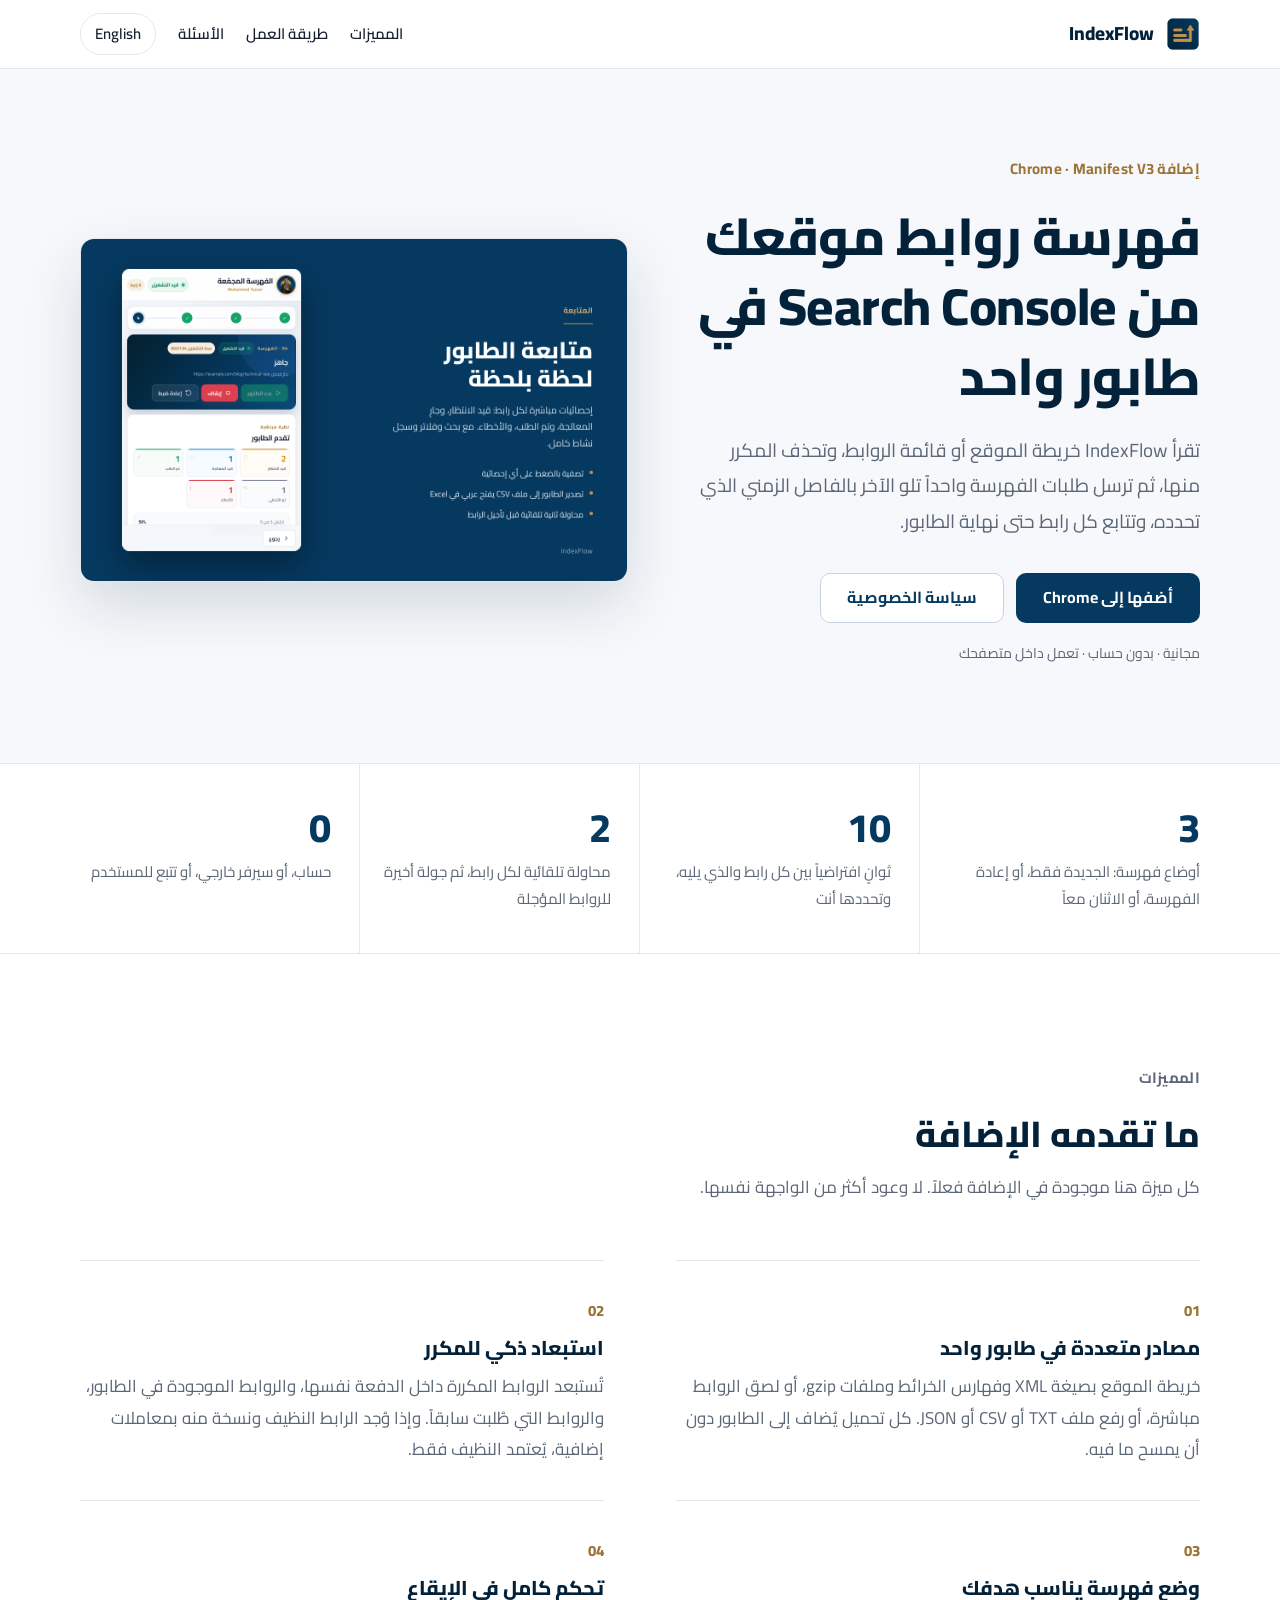
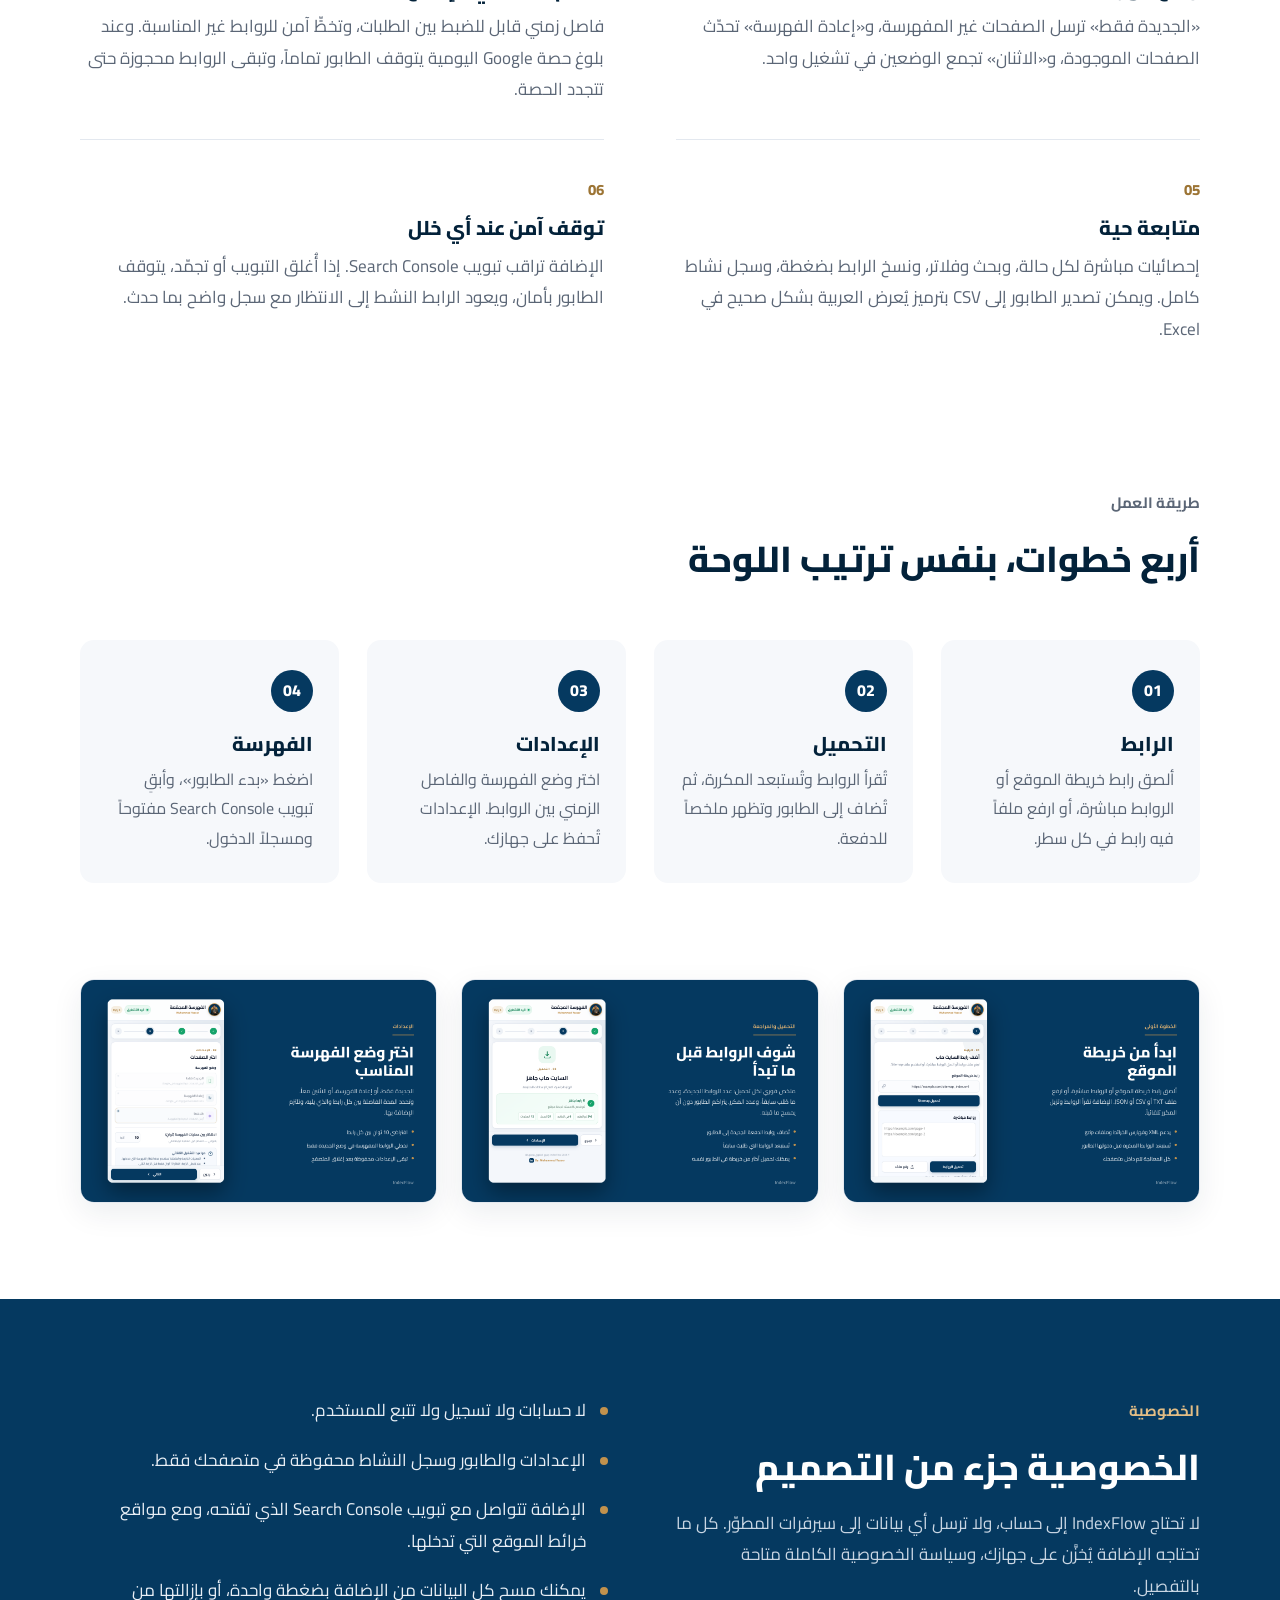
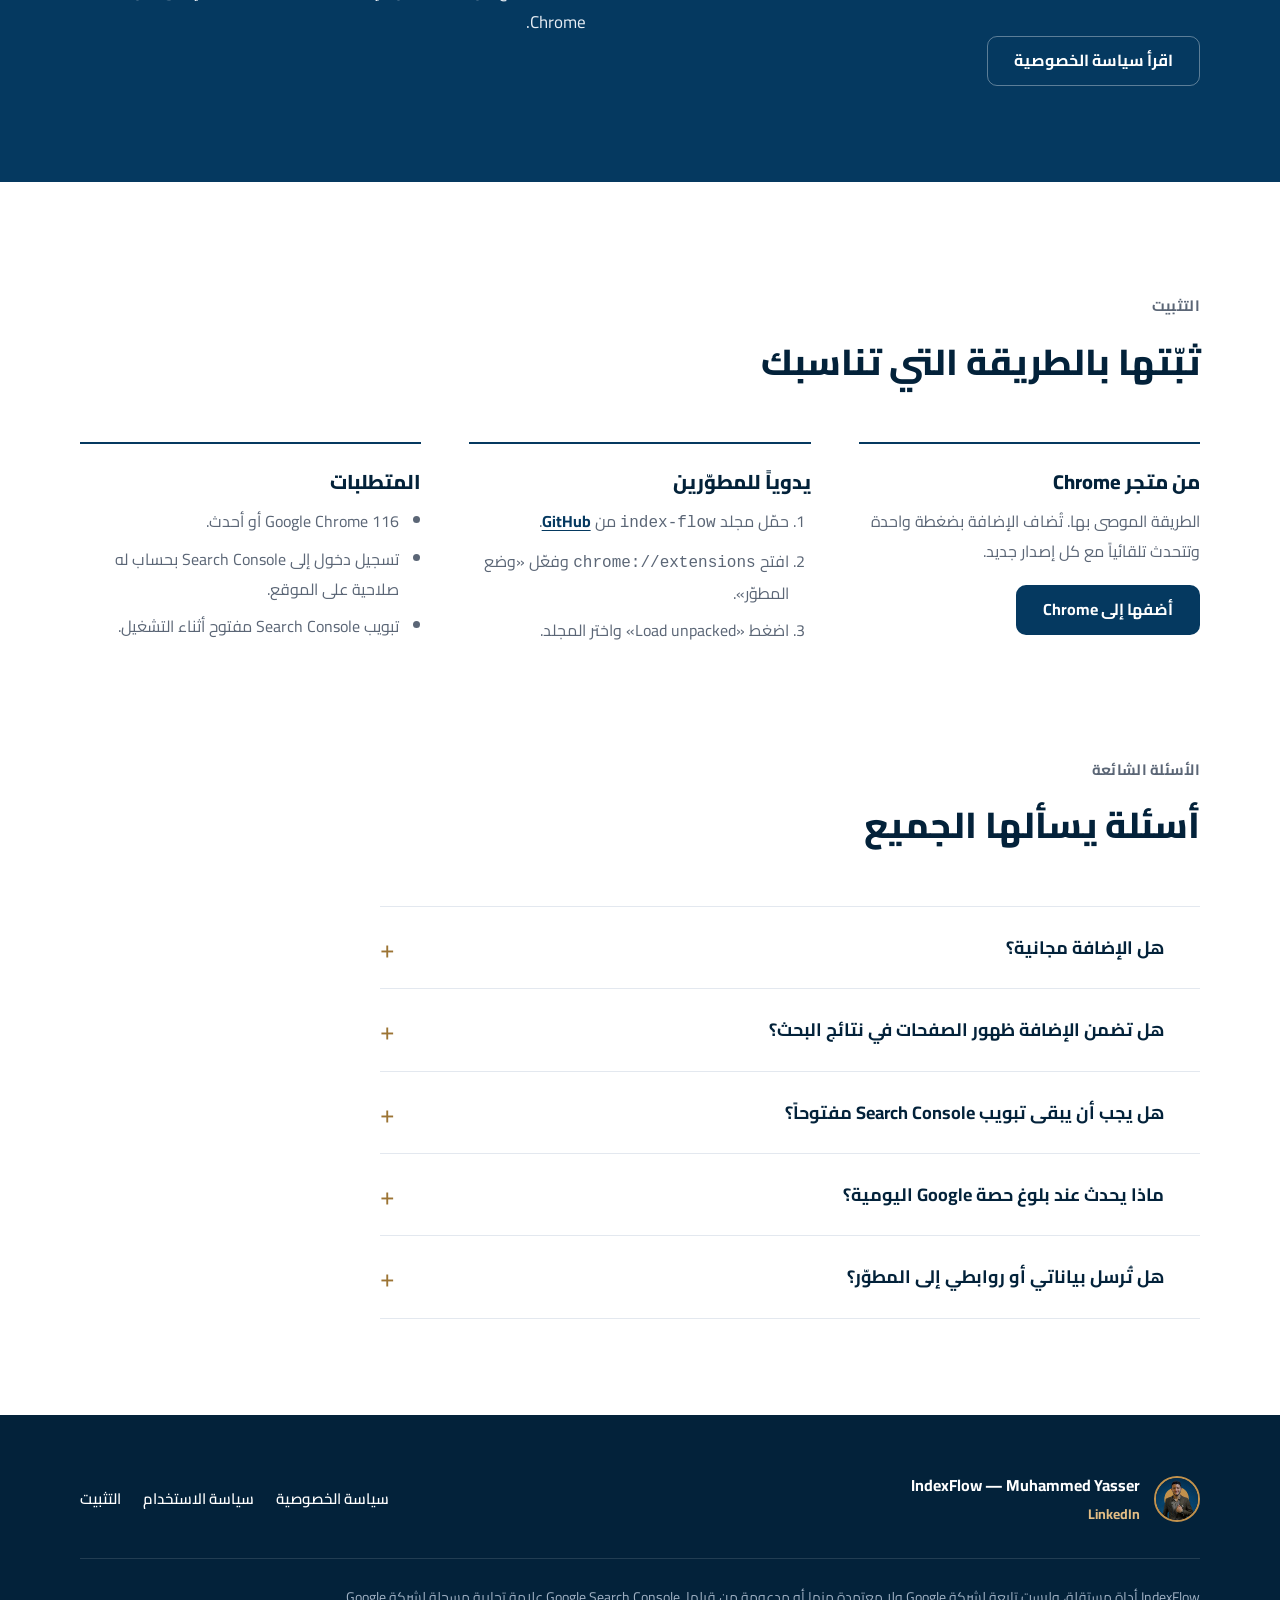
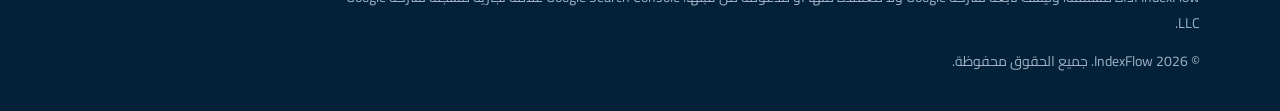
==== docs/index.html @ 61092b8a "Add Chrome Web Store product site, privacy policy, terms, and store listing assets - docs/: Arabic a" ====
<!doctype html>
<html lang="ar" dir="rtl">
<head>
<meta charset="utf-8">
<meta name="viewport" content="width=device-width, initial-scale=1">
<title>IndexFlow — فهرسة جماعية لروابط Google Search Console</title>
<meta name="description" content="إضافة Chrome لإرسال طلبات فهرسة لروابط موقعك من Search Console بطابور منظم، مع استبعاد المكرر، وتحكم كامل في الفاصل الزمني، وبدون حساب.">
<meta name="theme-color" content="#053960">
<link rel="icon" href="assets/img/icon-192x192.png" type="image/png">
<link rel="stylesheet" href="assets/site.css">
<meta property="og:title" content="IndexFlow — فهرسة جماعية لروابط Google Search Console">
<meta property="og:description" content="إضافة Chrome لإرسال طلبات فهرسة لروابط موقعك من Search Console بطابور منظم، مع استبعاد المكرر، وتحكم كامل في الفاصل الزمني، وبدون حساب.">
<meta property="og:type" content="website">
<meta property="og:image" content="assets/img/screenshot-4.png">

</head>
<body>
<a class="skip-link" href="#main">انتقل إلى المحتوى</a>
<header class="site-header">
  <div class="wrap">
    <a class="brand" href="index.html" aria-label="IndexFlow — الصفحة الرئيسية">
      <img src="assets/img/icon-192x192.png" alt="" width="34" height="34">
      <span>IndexFlow</span>
    </a>
    <nav class="site-nav" aria-label="التنقل الرئيسي"><a class="hide-sm" href="#features">المميزات</a><a class="hide-sm" href="#how">طريقة العمل</a><a class="hide-sm" href="#faq">الأسئلة</a><a class="lang-switch" href="en/index.html" hreflang="en" lang="en">English</a></nav>
  </div>
</header>
<main id="main">

<section class="hero">
  <div class="wrap hero-grid">
    <div>
      <p class="eyebrow">إضافة Chrome · Manifest V3</p>
      <h1>فهرسة روابط موقعك من Search Console في طابور واحد</h1>
      <p class="lead">تقرأ IndexFlow خريطة الموقع أو قائمة الروابط، وتحذف المكرر منها، ثم ترسل طلبات الفهرسة واحداً تلو الآخر بالفاصل الزمني الذي تحدده، وتتابع كل رابط حتى نهاية الطابور.</p>
      <div class="actions">
        <a class="btn btn-primary" data-store-cta href="#install">أضفها إلى Chrome</a>
        <a class="btn btn-ghost" href="privacy/index.html">سياسة الخصوصية</a>
      </div>
      <p class="fine">مجانية · بدون حساب · تعمل داخل متصفحك</p>
    </div>
    <figure class="hero-media">
      <img src="assets/img/screenshot-4.png" alt="لوحة IndexFlow وفيها إحصائيات الطابور وقائمة الروابط" width="1280" height="800">
    </figure>
  </div>
</section>

<section class="facts" aria-label="أرقام سريعة">
  <div class="wrap facts-grid">
    <div><strong>3</strong><span>أوضاع فهرسة: الجديدة فقط، أو إعادة الفهرسة، أو الاثنان معاً</span></div>
    <div><strong>10</strong><span>ثوانٍ افتراضياً بين كل رابط والذي يليه، وتحددها أنت</span></div>
    <div><strong>2</strong><span>محاولة تلقائية لكل رابط، ثم جولة أخيرة للروابط المؤجلة</span></div>
    <div><strong>0</strong><span>حساب، أو سيرفر خارجي، أو تتبع للمستخدم</span></div>
  </div>
</section>

<section class="section" id="features">
  <div class="wrap">
    <div class="section-head">
      <p class="eyebrow">المميزات</p>
      <h2>ما تقدمه الإضافة</h2>
      <p>كل ميزة هنا موجودة في الإضافة فعلاً. لا وعود أكثر من الواجهة نفسها.</p>
    </div>
    <div class="features-grid">
      <article class="feature"><span class="num">01</span><h3>مصادر متعددة في طابور واحد</h3><p>خريطة الموقع بصيغة XML وفهارس الخرائط وملفات gzip، أو لصق الروابط مباشرة، أو رفع ملف TXT أو CSV أو JSON. كل تحميل يُضاف إلى الطابور دون أن يمسح ما فيه.</p></article>
      <article class="feature"><span class="num">02</span><h3>استبعاد ذكي للمكرر</h3><p>تُستبعد الروابط المكررة داخل الدفعة نفسها، والروابط الموجودة في الطابور، والروابط التي طُلبت سابقاً. وإذا وُجد الرابط النظيف ونسخة منه بمعاملات إضافية، يُعتمد النظيف فقط.</p></article>
      <article class="feature"><span class="num">03</span><h3>وضع فهرسة يناسب هدفك</h3><p>«الجديدة فقط» ترسل الصفحات غير المفهرسة، و«إعادة الفهرسة» تحدّث الصفحات الموجودة، و«الاثنان» تجمع الوضعين في تشغيل واحد.</p></article>
      <article class="feature"><span class="num">04</span><h3>تحكم كامل في الإيقاع</h3><p>فاصل زمني قابل للضبط بين الطلبات، وتخطٍّ آمن للروابط غير المناسبة. وعند بلوغ حصة Google اليومية يتوقف الطابور تماماً، وتبقى الروابط محجوزة حتى تتجدد الحصة.</p></article>
      <article class="feature"><span class="num">05</span><h3>متابعة حية</h3><p>إحصائيات مباشرة لكل حالة، وبحث وفلاتر، ونسخ الرابط بضغطة، وسجل نشاط كامل. ويمكن تصدير الطابور إلى CSV بترميز يُعرض العربية بشكل صحيح في Excel.</p></article>
      <article class="feature"><span class="num">06</span><h3>توقف آمن عند أي خلل</h3><p>الإضافة تراقب تبويب Search Console. إذا أُغلق التبويب أو تجمّد، يتوقف الطابور بأمان، ويعود الرابط النشط إلى الانتظار مع سجل واضح بما حدث.</p></article>
    </div>
  </div>
</section>

<section class="section" id="how" style="padding-top:0">
  <div class="wrap">
    <div class="section-head">
      <p class="eyebrow">طريقة العمل</p>
      <h2>أربع خطوات، بنفس ترتيب اللوحة</h2>
    </div>
    <div class="steps">
      <div class="step"><span class="num">01</span><h3>الرابط</h3><p>ألصق رابط خريطة الموقع أو الروابط مباشرة، أو ارفع ملفاً فيه رابط في كل سطر.</p></div>
      <div class="step"><span class="num">02</span><h3>التحميل</h3><p>تُقرأ الروابط وتُستبعد المكررة، ثم تُضاف إلى الطابور وتظهر ملخصاً للدفعة.</p></div>
      <div class="step"><span class="num">03</span><h3>الإعدادات</h3><p>اختر وضع الفهرسة والفاصل الزمني بين الروابط. الإعدادات تُحفظ على جهازك.</p></div>
      <div class="step"><span class="num">04</span><h3>الفهرسة</h3><p>اضغط «بدء الطابور»، وأبقِ تبويب Search Console مفتوحاً ومسجلاً الدخول.</p></div>
    </div>
  </div>
</section>

<section class="section" style="padding-top:0" aria-label="لقطات من الإضافة">
  <div class="wrap screens">
    <figure><img src="assets/img/screenshot-1.png" alt="الخطوة الأولى: إدخال خريطة الموقع أو الروابط" width="1280" height="800" loading="lazy"></figure>
    <figure><img src="assets/img/screenshot-2.png" alt="ملخص التحميل وعدد الروابط الجديدة والمكررة" width="1280" height="800" loading="lazy"></figure>
    <figure><img src="assets/img/screenshot-3.png" alt="إعدادات وضع الفهرسة والفاصل الزمني" width="1280" height="800" loading="lazy"></figure>
  </div>
</section>

<section class="band section" aria-labelledby="privacy-title">
  <div class="wrap band-grid">
    <div>
      <p class="eyebrow">الخصوصية</p>
      <h2 id="privacy-title">الخصوصية جزء من التصميم</h2>
      <p style="margin-top:16px;color:#c9d6e3">لا تحتاج IndexFlow إلى حساب، ولا ترسل أي بيانات إلى سيرفرات المطوّر. كل ما تحتاجه الإضافة يُخزَّن على جهازك، وسياسة الخصوصية الكاملة متاحة بالتفصيل.</p>
      <div class="actions"><a class="btn btn-ghost" href="privacy/index.html">اقرأ سياسة الخصوصية</a></div>
    </div>
    <ul>
      <li>لا حسابات ولا تسجيل ولا تتبع للمستخدم.</li>
      <li>الإعدادات والطابور وسجل النشاط محفوظة في متصفحك فقط.</li>
      <li>الإضافة تتواصل مع تبويب Search Console الذي تفتحه، ومع مواقع خرائط الموقع التي تدخلها.</li>
      <li>يمكنك مسح كل البيانات من الإضافة بضغطة واحدة، أو بإزالتها من Chrome.</li>
    </ul>
  </div>
</section>

<section class="section" id="install">
  <div class="wrap">
    <div class="section-head">
      <p class="eyebrow">التثبيت</p>
      <h2>ثبّتها بالطريقة التي تناسبك</h2>
    </div>
    <div class="install-grid">
      <div>
        <h3>من متجر Chrome</h3>
        <p>الطريقة الموصى بها. تُضاف الإضافة بضغطة واحدة وتتحدث تلقائياً مع كل إصدار جديد.</p>
        <a class="btn btn-primary" data-store-cta href="#install">أضفها إلى Chrome</a>
      </div>
      <div>
        <h3>يدوياً للمطوّرين</h3>
        <ol>
          <li>حمّل مجلد <code>index-flow</code> من <a href="https://github.com/muhammedyasserbs/index-now/tree/main/index-flow" target="_blank" rel="noopener">GitHub</a>.</li>
          <li>افتح <code>chrome://extensions</code> وفعّل «وضع المطوّر».</li>
          <li>اضغط «Load unpacked» واختر المجلد.</li>
        </ol>
      </div>
      <div>
        <h3>المتطلبات</h3>
        <ul>
          <li>Google Chrome 116 أو أحدث.</li>
          <li>تسجيل دخول إلى Search Console بحساب له صلاحية على الموقع.</li>
          <li>تبويب Search Console مفتوح أثناء التشغيل.</li>
        </ul>
      </div>
    </div>
  </div>
</section>

<section class="section" id="faq" style="padding-top:0">
  <div class="wrap">
    <div class="section-head"><p class="eyebrow">الأسئلة الشائعة</p><h2>أسئلة يسألها الجميع</h2></div>
    <div class="faq">
      <details><summary>هل الإضافة مجانية؟</summary><p>نعم. لا يوجد اشتراك مدفوع ولا حدود مخفية داخل الإضافة.</p></details>
      <details><summary>هل تضمن الإضافة ظهور الصفحات في نتائج البحث؟</summary><p>لا. الإضافة ترسل طلبات الفهرسة فقط، وقرار الفهرسة والترتيب بيد Google.</p></details>
      <details><summary>هل يجب أن يبقى تبويب Search Console مفتوحاً؟</summary><p>نعم، ويجب أن تكون مسجل الدخول فيه أثناء التشغيل. يُنصح بتثبيت التبويب واستبعاده من وضع توفير الذاكرة في Chrome، حتى لا يتجمد أثناء الانتظار.</p></details>
      <details><summary>ماذا يحدث عند بلوغ حصة Google اليومية؟</summary><p>يتوقف الطابور بالكامل، وتبقى الروابط المتأثرة محجوزة حتى منتصف الليل حين تتجدد الحصة. حدود الحصة تحددها Google، والإضافة تحترمها ولا تتجاوزها.</p></details>
      <details><summary>هل تُرسل بياناتي أو روابطي إلى المطوّر؟</summary><p>لا. كل شيء يُحفظ داخل متصفحك. التفاصيل الكاملة موجودة في <a href="privacy/index.html">سياسة الخصوصية</a>.</p></details>
    </div>
  </div>
</section>

</main>

<footer class="site-footer">
  <div class="wrap">
    <div class="footer-top">
      <div class="dev">
        <img src="assets/img/avatar.jpg" alt="Muhammed Yasser" width="46" height="46">
        <div>
          <strong>IndexFlow — Muhammed Yasser</strong>
          <a href="https://www.linkedin.com/in/muhammed-yasser-seo-specialist/" target="_blank" rel="noopener">LinkedIn</a>
        </div>
      </div>
      <nav class="footer-links" aria-label="روابط الموقع">
        <a href="privacy/index.html">سياسة الخصوصية</a>
        <a href="terms/index.html">سياسة الاستخدام</a>
        <a href="index.html#install">التثبيت</a>
      </nav>
    </div>
    <p class="disclaimer">IndexFlow أداة مستقلة، وليست تابعة لشركة Google ولا معتمدة منها أو مدعومة من قبلها. Google Search Console علامة تجارية مسجلة لشركة Google LLC.</p>
    <p class="copy">&copy; <span data-year>2026</span> IndexFlow. جميع الحقوق محفوظة.</p>
  </div>
</footer>
<script src="assets/site.js" defer></script>
</body>
</html>
---- docs/assets/site.css ----
/* IndexFlow — product site. Brand: navy #053960, gold #c2924d (same palette as the extension). */
@font-face { font-family: "Cairo"; src: url("fonts/cairo-arabic-wght-normal.woff2") format("woff2"); font-weight: 200 1000; font-display: swap; unicode-range: U+0600-06FF, U+0750-077F, U+08A0-08FF, U+FB50-FDFF, U+FE70-FEFF; }
@font-face { font-family: "Cairo"; src: url("fonts/cairo-latin-ext-wght-normal.woff2") format("woff2"); font-weight: 200 1000; font-display: swap; unicode-range: U+0100-024F, U+0259, U+1E00-1EFF, U+2020, U+20A0-20AB, U+20AD-20CF, U+2113, U+2C60-2C7F, U+A720-A7FF; }
@font-face { font-family: "Cairo"; src: url("fonts/cairo-latin-wght-normal.woff2") format("woff2"); font-weight: 200 1000; font-display: swap; unicode-range: U+0000-00FF, U+0131, U+0152-0153, U+02BB-02BC, U+02C6, U+02DA, U+02DC, U+2000-206F, U+2074, U+20AC, U+2122, U+2191, U+2193, U+2212, U+2215, U+FEFF, U+FFFD; }

:root {
  --navy: #053960;
  --navy-deep: #03223a;
  --gold: #c2924d;
  --gold-deep: #9c7434;
  --ink: #172033;
  --muted: #5b6676;
  --line: #e3e8ef;
  --canvas: #f6f8fb;
  --white: #ffffff;
  --radius: 14px;
  --shadow: 0 24px 60px rgba(3, 34, 58, .14);
}

* { box-sizing: border-box; }
html { scroll-behavior: smooth; -webkit-text-size-adjust: 100%; }
body {
  margin: 0;
  font-family: "Cairo", system-ui, sans-serif;
  font-size: 17px;
  line-height: 1.85;
  color: var(--ink);
  background: var(--white);
  -webkit-font-smoothing: antialiased;
}
img { max-width: 100%; height: auto; display: block; }
a { color: var(--navy); text-underline-offset: 3px; }
a:focus-visible, button:focus-visible, summary:focus-visible { outline: 3px solid var(--gold); outline-offset: 3px; border-radius: 6px; }
h1, h2, h3 { line-height: 1.35; margin: 0; color: var(--navy-deep); font-weight: 800; }
h1 { font-size: clamp(32px, 4.6vw, 52px); letter-spacing: -.01em; }
h2 { font-size: clamp(26px, 3vw, 36px); }
h3 { font-size: 20px; }
p { margin: 0; }
.wrap { width: min(1120px, calc(100% - 48px)); margin-inline: auto; }
.eyebrow { display: inline-block; color: var(--gold-deep); font-weight: 700; font-size: 15px; letter-spacing: .02em; margin-bottom: 18px; }
.section { padding: 96px 0; }
.section-head { max-width: 680px; margin-bottom: 56px; }
.section-head p { margin-top: 14px; color: var(--muted); }
.muted { color: var(--muted); }

/* header */
.site-header { position: sticky; top: 0; z-index: 20; background: rgba(255,255,255,.97); border-bottom: 1px solid var(--line); }
.site-header .wrap { display: flex; align-items: center; gap: 28px; min-height: 68px; }
.brand { display: inline-flex; align-items: center; gap: 12px; text-decoration: none; color: var(--navy-deep); font-weight: 800; font-size: 19px; }
.brand img { width: 34px; height: 34px; border-radius: 9px; }
.site-nav { display: flex; gap: 22px; margin-inline-start: auto; align-items: center; }
.site-nav a { color: var(--ink); text-decoration: none; font-size: 15px; font-weight: 600; }
.site-nav a:hover { color: var(--navy); }
.lang-switch { font-size: 14px; font-weight: 700; text-decoration: none; border: 1px solid var(--line); padding: 6px 14px; border-radius: 999px; color: var(--navy); }
.lang-switch:hover { border-color: var(--navy); }

/* buttons */
.actions { display: flex; flex-wrap: wrap; gap: 12px; margin-top: 34px; }
.btn { display: inline-flex; align-items: center; justify-content: center; min-height: 50px; padding: 0 26px; border-radius: 10px; font: inherit; font-weight: 700; font-size: 16px; text-decoration: none; border: 1px solid transparent; transition: background .2s, border-color .2s, color .2s; }
.btn-primary { background: var(--navy); color: #fff; }
.btn-primary:hover { background: var(--navy-deep); }
.btn-ghost { border-color: #c9d3de; color: var(--navy); background: #fff; }
.btn-ghost:hover { border-color: var(--navy); }
.fine { margin-top: 18px; font-size: 14px; color: var(--muted); }

/* hero */
.hero { background: var(--canvas); padding: 84px 0 96px; border-bottom: 1px solid var(--line); }
.hero-grid { display: grid; grid-template-columns: minmax(0, 1fr) minmax(0, 1.08fr); gap: 64px; align-items: center; }
.hero h1 { margin-bottom: 22px; }
.hero .lead { font-size: 19px; color: var(--muted); max-width: 560px; }
.hero-media { margin: 0; border-radius: var(--radius); overflow: hidden; box-shadow: var(--shadow); border: 1px solid var(--line); background: #fff; }

/* facts */
.facts { border-bottom: 1px solid var(--line); }
.facts-grid { display: grid; grid-template-columns: repeat(4, 1fr); gap: 0; }
.facts-grid > div { padding: 40px 28px 40px 0; border-inline-start: 1px solid var(--line); padding-inline-start: 28px; }
.facts-grid > div:first-child { border-inline-start: 0; padding-inline-start: 0; }
.facts strong { display: block; font-size: 40px; font-weight: 800; color: var(--navy); line-height: 1.2; }
.facts span { display: block; color: var(--muted); font-size: 15px; margin-top: 6px; }

/* features */
.features-grid { display: grid; grid-template-columns: repeat(2, minmax(0, 1fr)); gap: 0 72px; }
.feature { padding: 34px 0; border-top: 1px solid var(--line); }
.feature .num { color: var(--gold-deep); font-weight: 800; font-size: 15px; }
.feature h3 { margin: 8px 0 10px; }
.feature p { color: var(--muted); }

/* steps */
.steps { display: grid; grid-template-columns: repeat(4, 1fr); gap: 28px; counter-reset: none; }
.step { background: var(--canvas); border-radius: var(--radius); padding: 30px 26px; }
.step .num { display: inline-flex; width: 42px; height: 42px; align-items: center; justify-content: center; border-radius: 50%; background: var(--navy); color: #fff; font-weight: 800; font-size: 16px; }
.step h3 { margin: 18px 0 8px; }
.step p { color: var(--muted); font-size: 16px; }

/* screens */
.screens { display: grid; grid-template-columns: repeat(3, minmax(0, 1fr)); gap: 24px; }
.screens figure { margin: 0; border-radius: var(--radius); overflow: hidden; border: 1px solid var(--line); box-shadow: 0 10px 30px rgba(3,34,58,.08); }
.screens figure img { width: 100%; }

/* privacy band */
.band { background: var(--navy); color: #e8eef5; }
.band h2 { color: #fff; }
.band .eyebrow { color: #e3bd84; }
.band-grid { display: grid; grid-template-columns: minmax(0, 1fr) minmax(0, 1fr); gap: 64px; align-items: start; }
.band ul { list-style: none; margin: 0; padding: 0; display: grid; gap: 18px; }
.band li { padding-inline-start: 22px; position: relative; }
.band li::before { content: ""; position: absolute; inset-inline-start: 0; top: .7em; width: 8px; height: 8px; border-radius: 50%; background: var(--gold); }
.band .link { color: #fff; font-weight: 700; }
.band .btn-ghost { background: transparent; color: #fff; border-color: rgba(255,255,255,.35); }
.band .btn-ghost:hover { border-color: #fff; }

/* install */
.install-grid { display: grid; grid-template-columns: repeat(3, minmax(0, 1fr)); gap: 48px; }
.install-grid > div { border-top: 2px solid var(--navy); padding-top: 24px; }
.install-grid h3 { margin-bottom: 12px; }
.install-grid p, .install-grid li { color: var(--muted); font-size: 16px; }
.install-grid ol, .install-grid ul { margin: 0; padding-inline-start: 22px; display: grid; gap: 8px; }
.install-grid .btn { margin-top: 18px; }
.install-grid a { font-weight: 700; }

/* faq */
.faq { max-width: 820px; }
.faq details { border-bottom: 1px solid var(--line); padding: 4px 0; }
.faq details:first-of-type { border-top: 1px solid var(--line); }
.faq summary { cursor: pointer; list-style: none; padding: 20px 36px 20px 0; font-weight: 700; color: var(--navy-deep); font-size: 18px; position: relative; }
.faq summary::-webkit-details-marker { display: none; }
.faq summary::after { content: "+"; position: absolute; inset-inline-end: 0; top: 14px; font-size: 26px; color: var(--gold-deep); font-weight: 400; }
.faq details[open] summary::after { content: "–"; }
.faq details p { padding: 0 0 22px; color: var(--muted); }

/* footer */
.site-footer { background: var(--navy-deep); color: #c9d4e0; padding: 56px 0 40px; font-size: 15px; }
.footer-top { display: flex; flex-wrap: wrap; justify-content: space-between; align-items: center; gap: 24px; padding-bottom: 30px; border-bottom: 1px solid rgba(255,255,255,.12); }
.dev { display: flex; align-items: center; gap: 14px; }
.dev img { width: 46px; height: 46px; border-radius: 50%; border: 2px solid var(--gold); object-fit: cover; object-position: 50% 22%; }
.dev strong { color: #fff; display: block; font-size: 16px; }
.dev a { color: #e3bd84; text-decoration: none; font-weight: 700; font-size: 14px; }
.footer-links { display: flex; gap: 22px; flex-wrap: wrap; }
.footer-links a { color: #fff; text-decoration: none; font-weight: 600; }
.footer-links a:hover { text-decoration: underline; }
.disclaimer { margin-top: 26px; font-size: 14px; color: #9fb0c3; max-width: 860px; }
.copy { margin-top: 12px; font-size: 14px; color: #9fb0c3; }

/* legal pages */
.legal { padding: 72px 0 96px; }
.legal-wrap { width: min(780px, calc(100% - 48px)); margin-inline: auto; }
.legal h1 { margin-bottom: 14px; }
.legal .meta { color: var(--muted); font-size: 15px; padding-bottom: 28px; border-bottom: 1px solid var(--line); margin-bottom: 36px; }
.legal h2 { font-size: 22px; margin: 42px 0 12px; }
.legal p, .legal li { color: #2b3648; }
.legal ul { padding-inline-start: 22px; display: grid; gap: 8px; margin: 12px 0 0; }
.legal .note { background: var(--canvas); border-inline-start: 4px solid var(--gold); padding: 18px 22px; border-radius: 10px; margin: 0 0 30px; color: #2b3648; }
.legal .back { display: inline-block; margin-bottom: 28px; font-weight: 700; text-decoration: none; color: var(--navy); }

@media (max-width: 960px) {
  .hero-grid, .band-grid { grid-template-columns: 1fr; gap: 44px; }
  .facts-grid { grid-template-columns: repeat(2, 1fr); }
  .facts-grid > div:nth-child(odd) { border-inline-start: 0; padding-inline-start: 0; }
  .features-grid { grid-template-columns: 1fr; gap: 0; }
  .steps { grid-template-columns: repeat(2, 1fr); }
  .screens { grid-template-columns: 1fr; }
  .install-grid { grid-template-columns: 1fr; gap: 36px; }
  .site-nav a.hide-sm { display: none; }
}
@media (max-width: 560px) {
  body { font-size: 16px; }
  .section { padding: 68px 0; }
  .hero { padding: 56px 0 68px; }
  .steps { grid-template-columns: 1fr; }
  .site-nav { gap: 14px; }
  .facts strong { font-size: 32px; }
}
@media (prefers-reduced-motion: reduce) { html { scroll-behavior: auto; } }

/* skip link: hidden until focused (keyboard users) */
.skip-link { position: absolute; top: -100px; inset-inline-start: 12px; z-index: 100; background: var(--navy); color: #fff; padding: 10px 16px; border-radius: 8px; font-weight: 700; text-decoration: none; }
.skip-link:focus { top: 12px; }
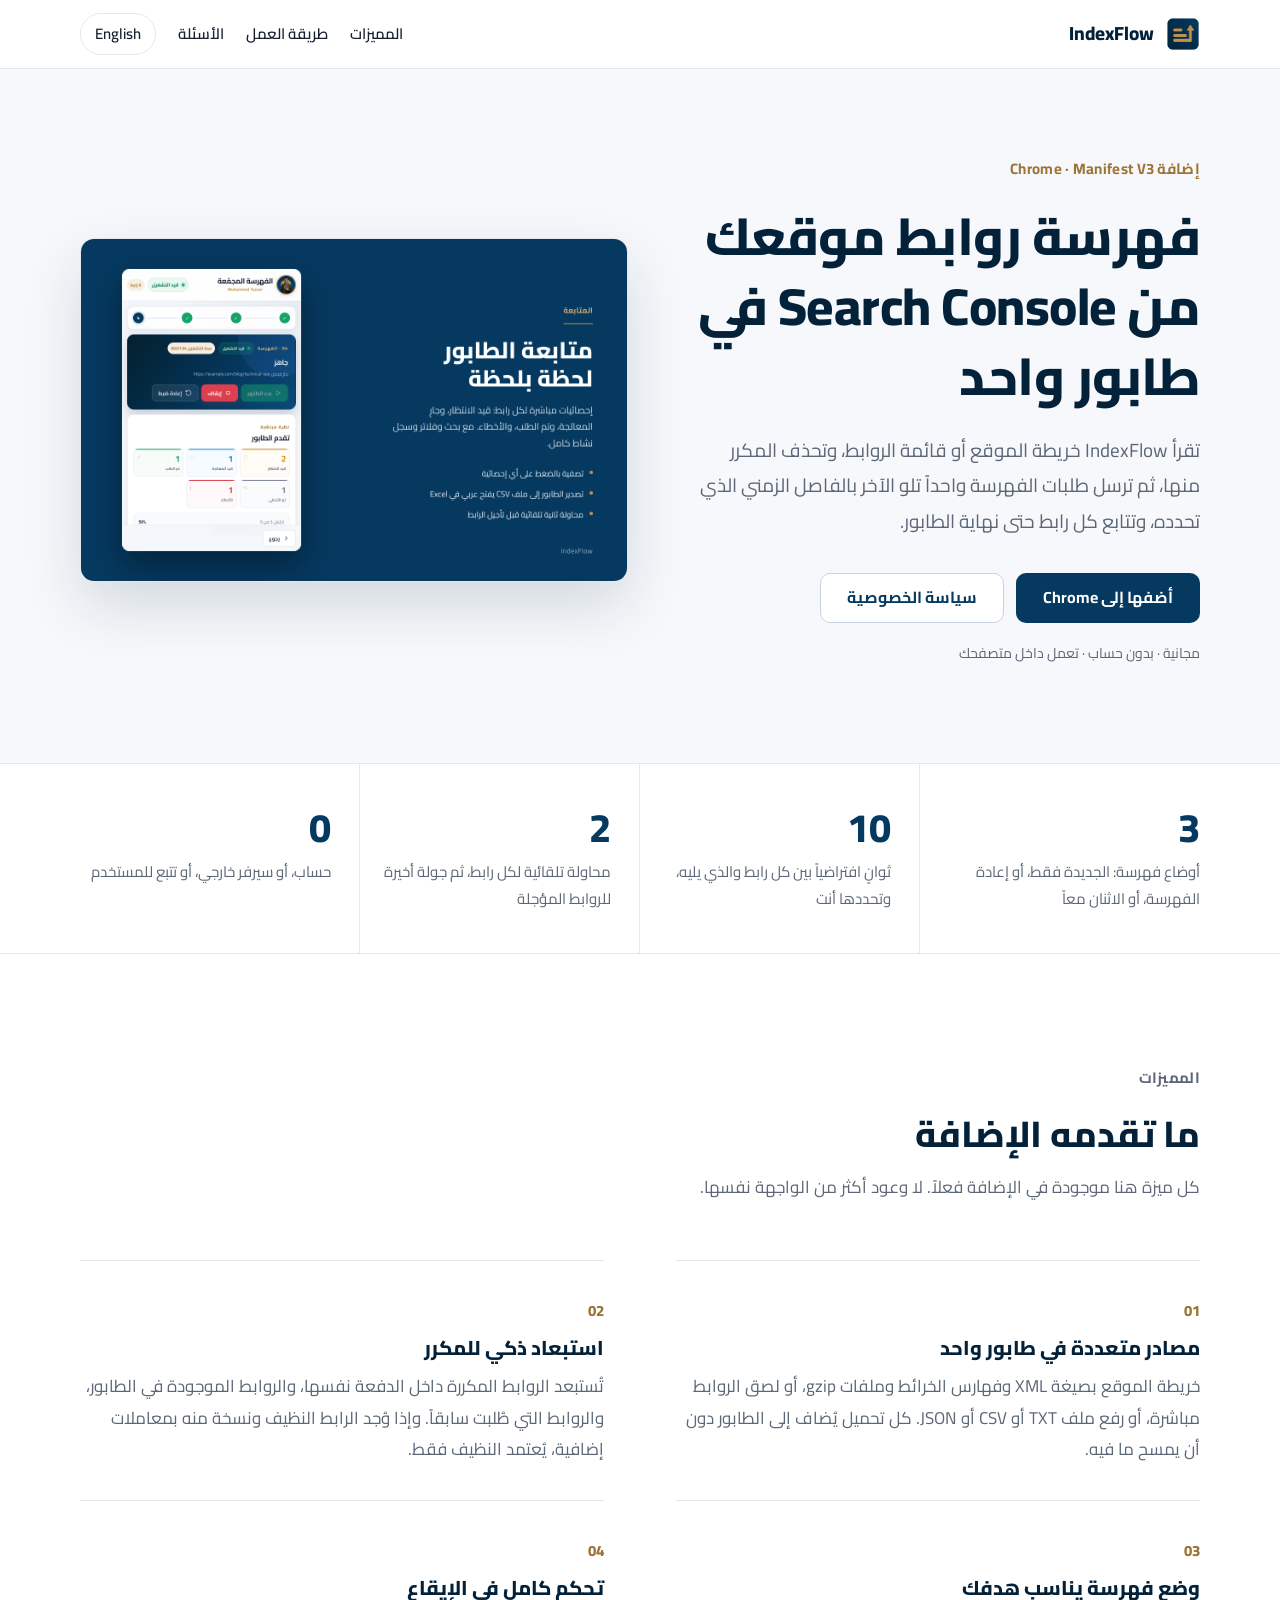
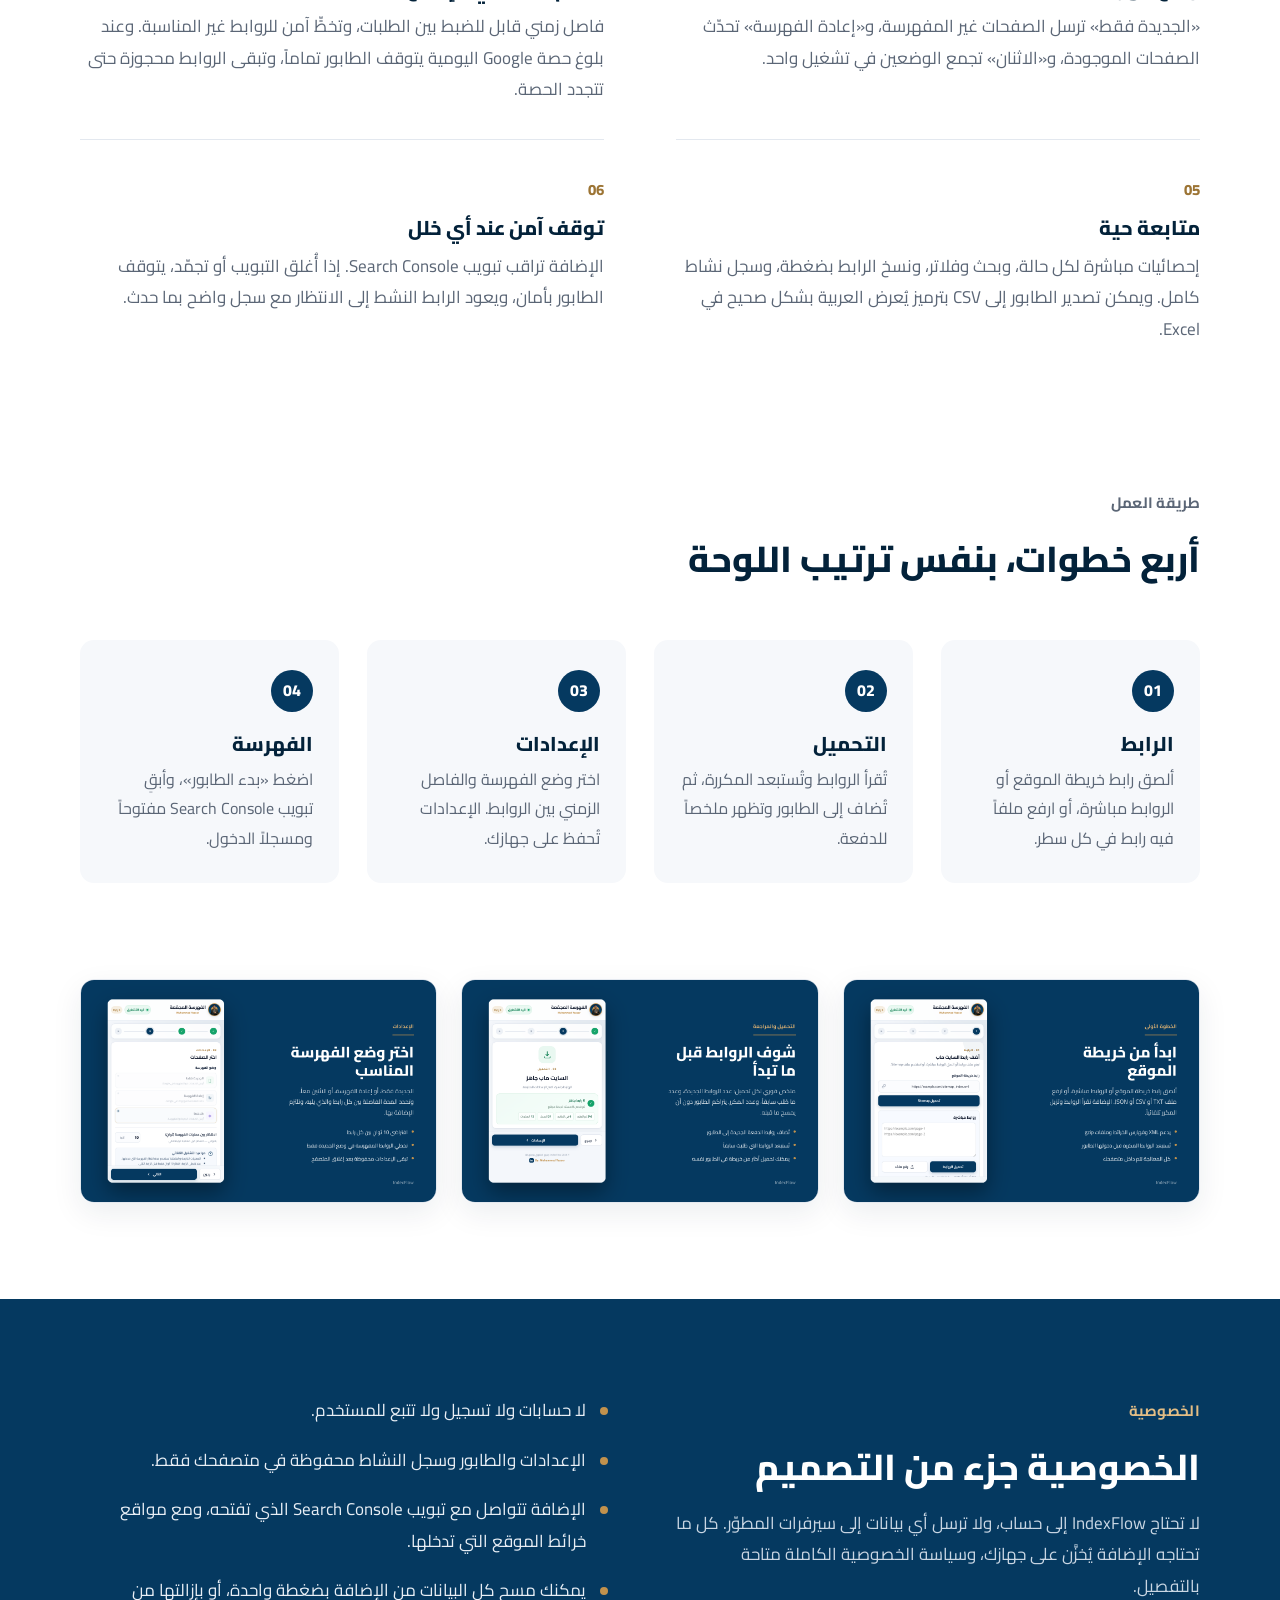
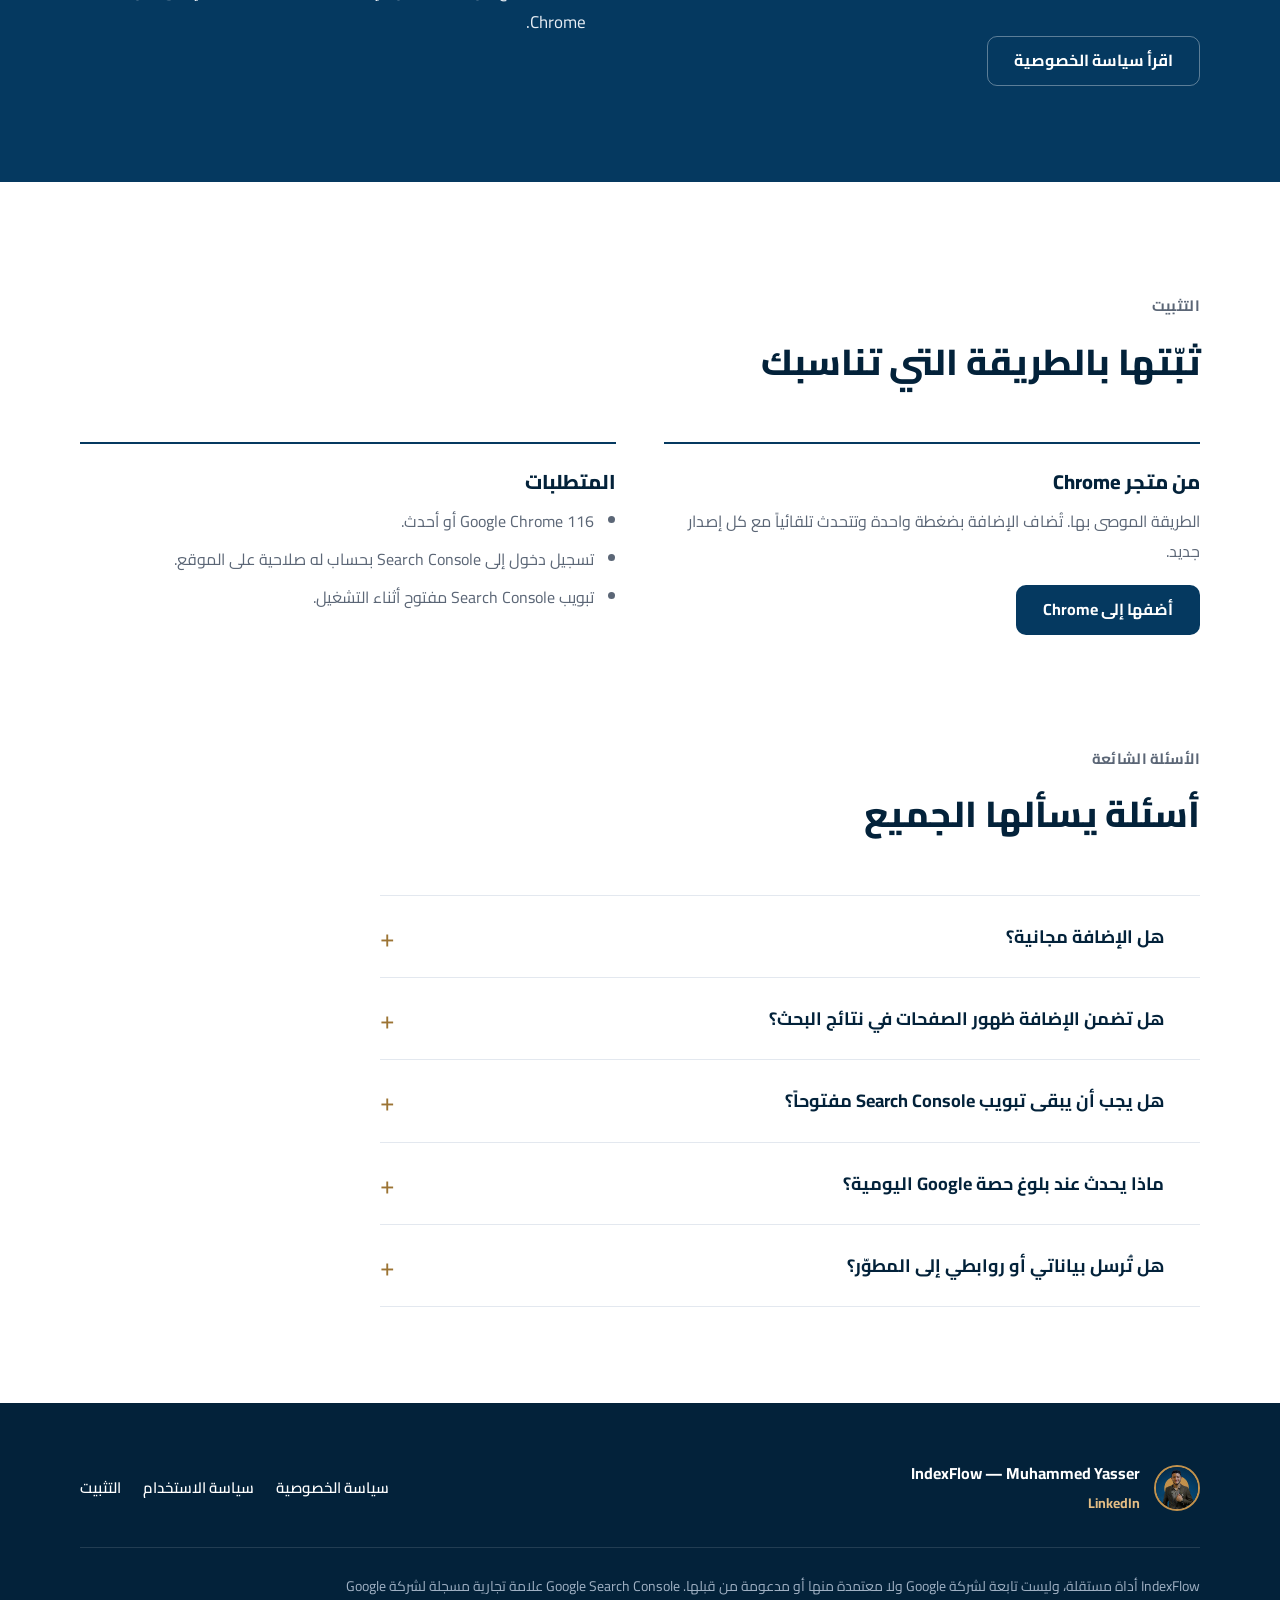
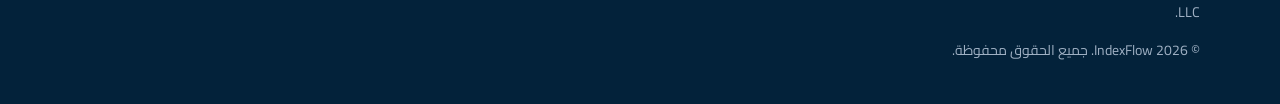
==== commit 5ad8f197: "Remove manual developer install block from product site Co-authored-by: arena-agent <297053741+arena" ====
--- a/docs/index.html
+++ b/docs/index.html
@@ -125,14 +125,6 @@
         <a class="btn btn-primary" data-store-cta href="#install">أضفها إلى Chrome</a>
       </div>
       <div>
-        <h3>يدوياً للمطوّرين</h3>
-        <ol>
-          <li>حمّل مجلد <code>index-flow</code> من <a href="https://github.com/muhammedyasserbs/index-now/tree/main/index-flow" target="_blank" rel="noopener">GitHub</a>.</li>
-          <li>افتح <code>chrome://extensions</code> وفعّل «وضع المطوّر».</li>
-          <li>اضغط «Load unpacked» واختر المجلد.</li>
-        </ol>
-      </div>
-      <div>
         <h3>المتطلبات</h3>
         <ul>
           <li>Google Chrome 116 أو أحدث.</li>
--- a/docs/assets/site.css
+++ b/docs/assets/site.css
@@ -110,7 +110,7 @@
 .band .btn-ghost:hover { border-color: #fff; }
 
 /* install */
-.install-grid { display: grid; grid-template-columns: repeat(3, minmax(0, 1fr)); gap: 48px; }
+.install-grid { display: grid; grid-template-columns: repeat(2, minmax(0, 1fr)); gap: 48px; }
 .install-grid > div { border-top: 2px solid var(--navy); padding-top: 24px; }
 .install-grid h3 { margin-bottom: 12px; }
 .install-grid p, .install-grid li { color: var(--muted); font-size: 16px; }
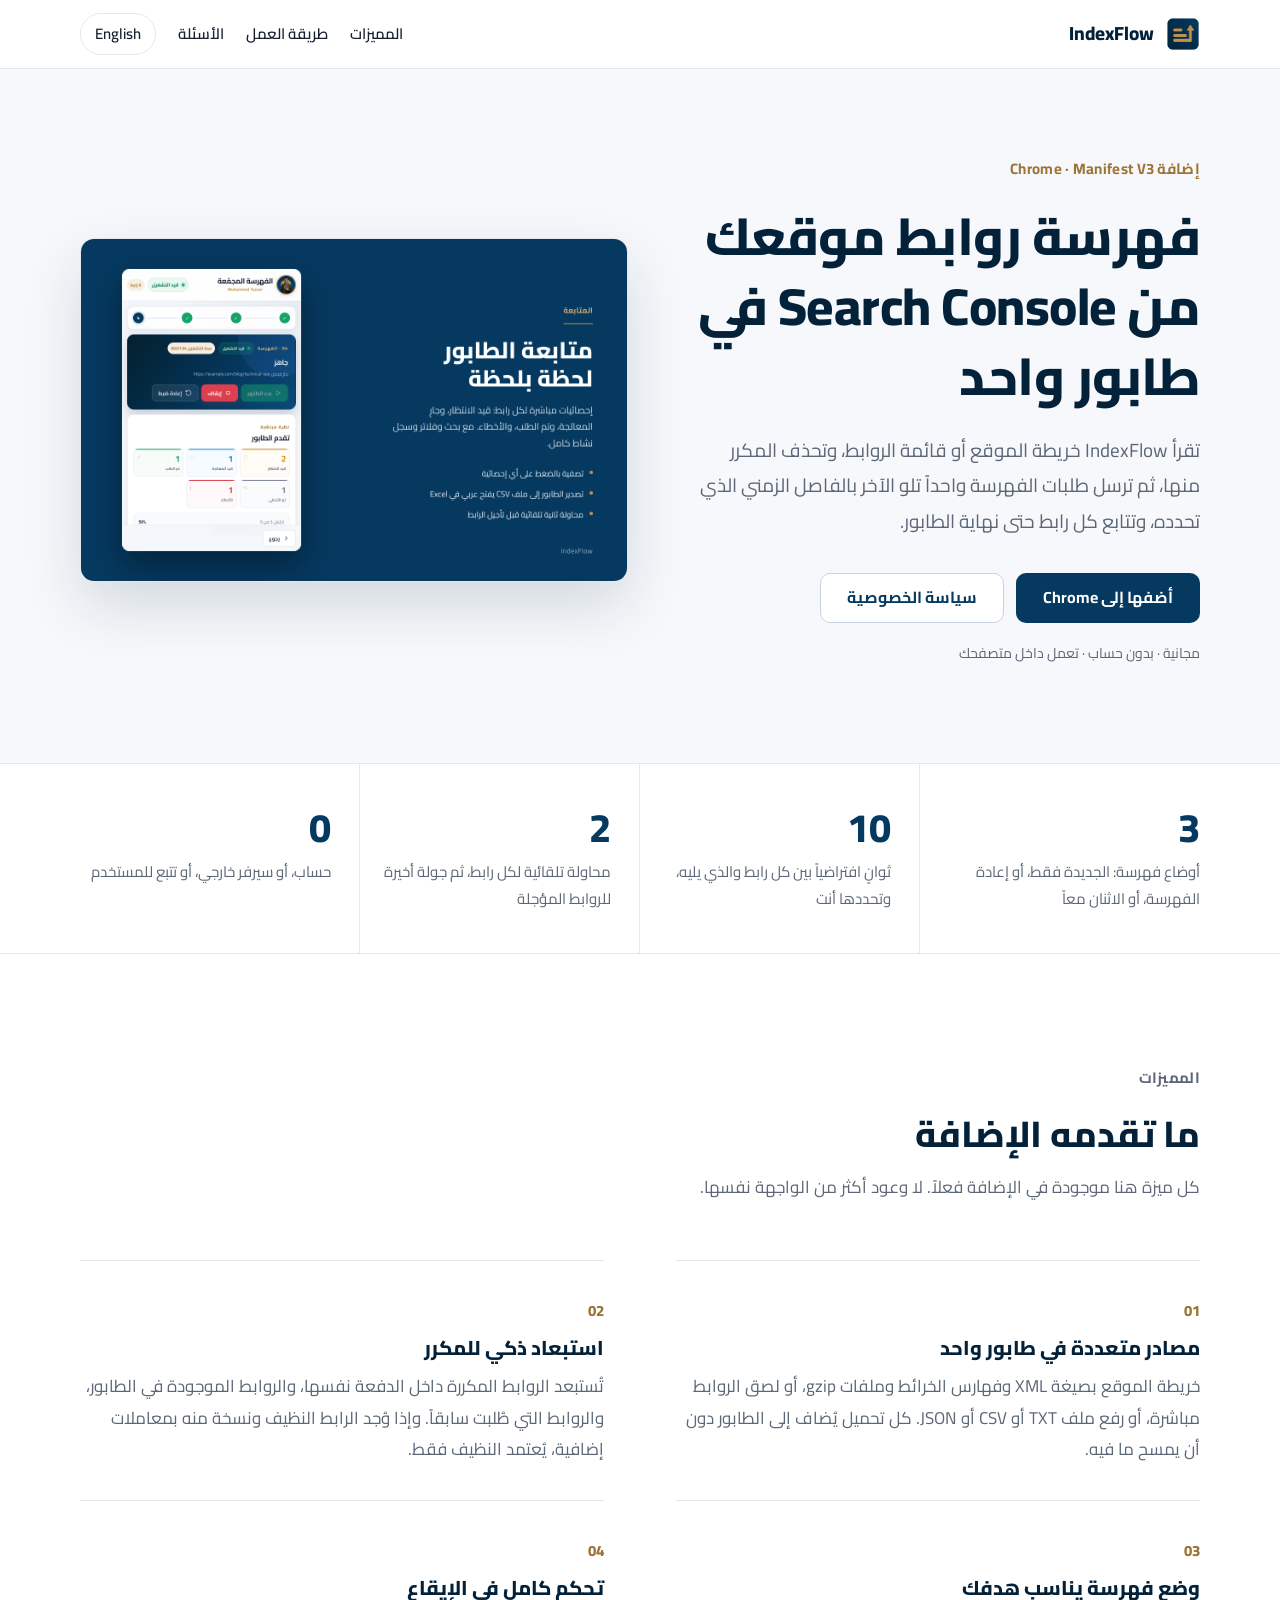
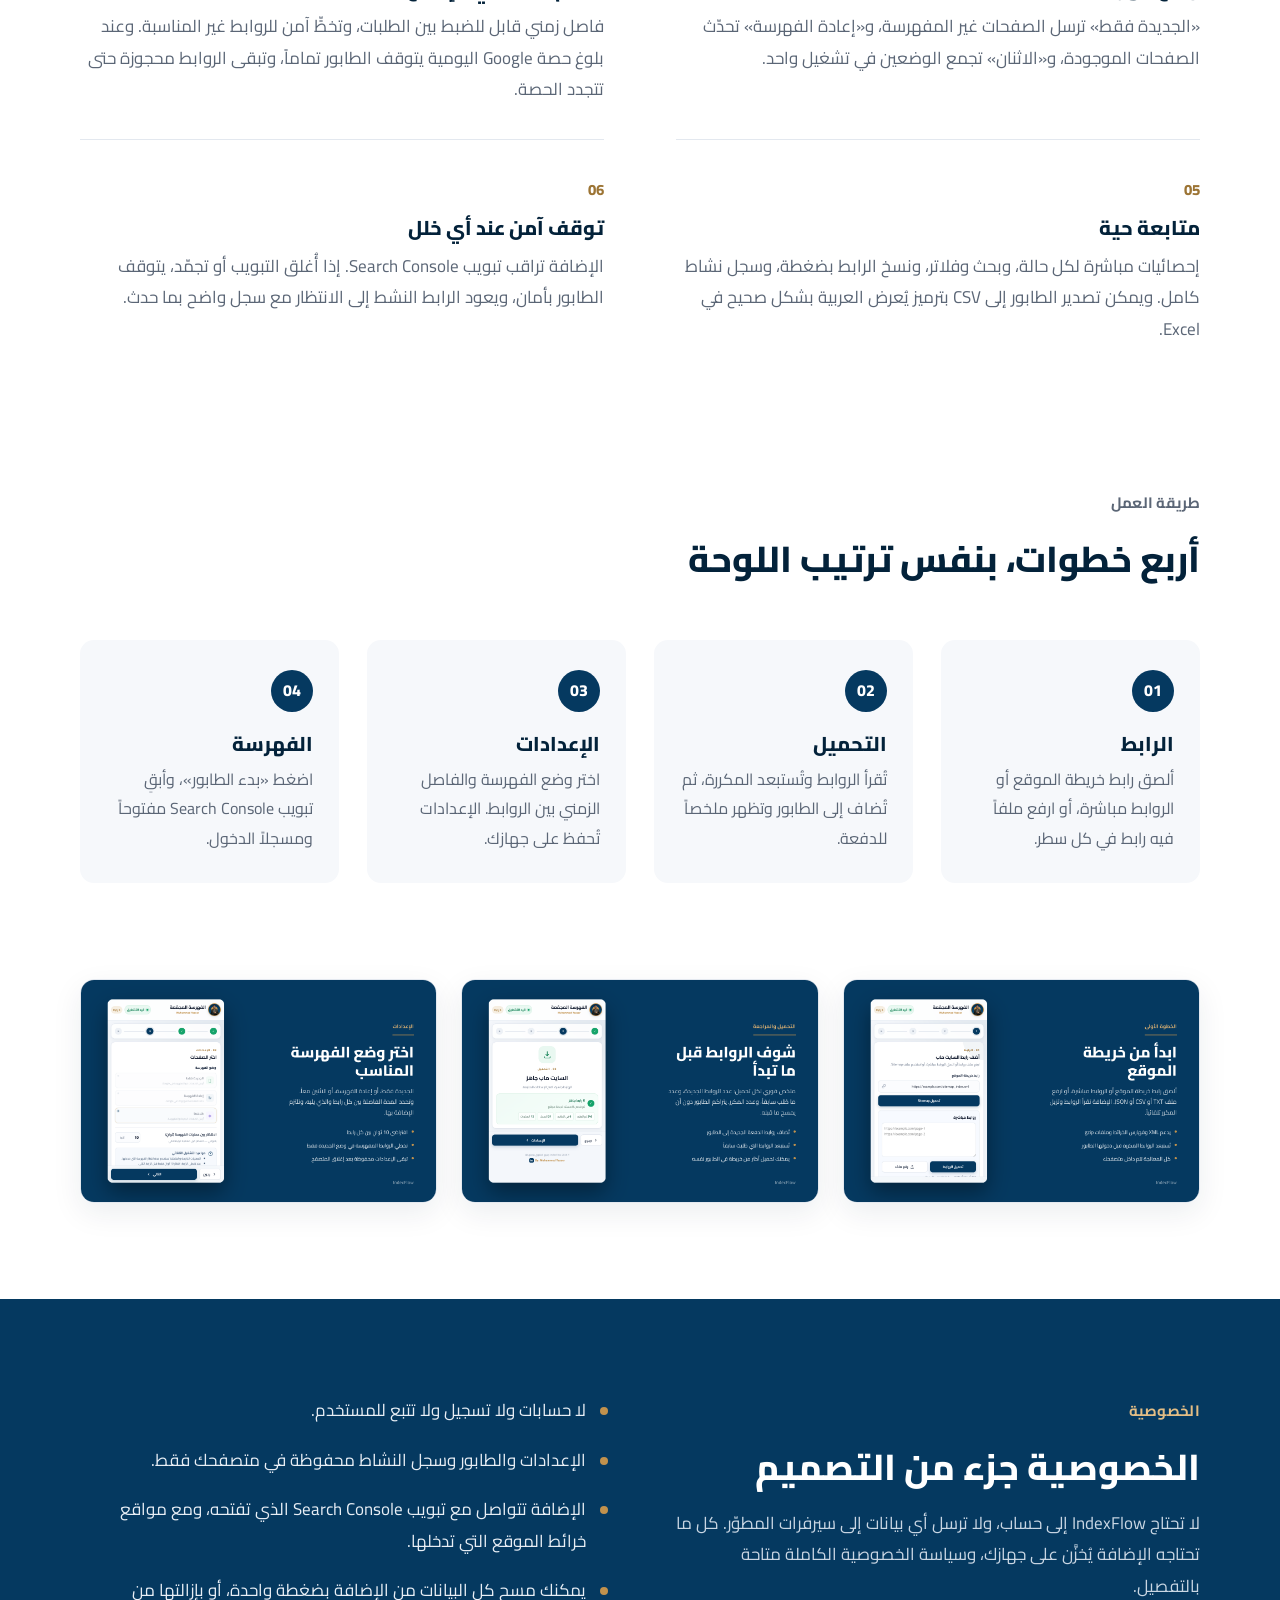
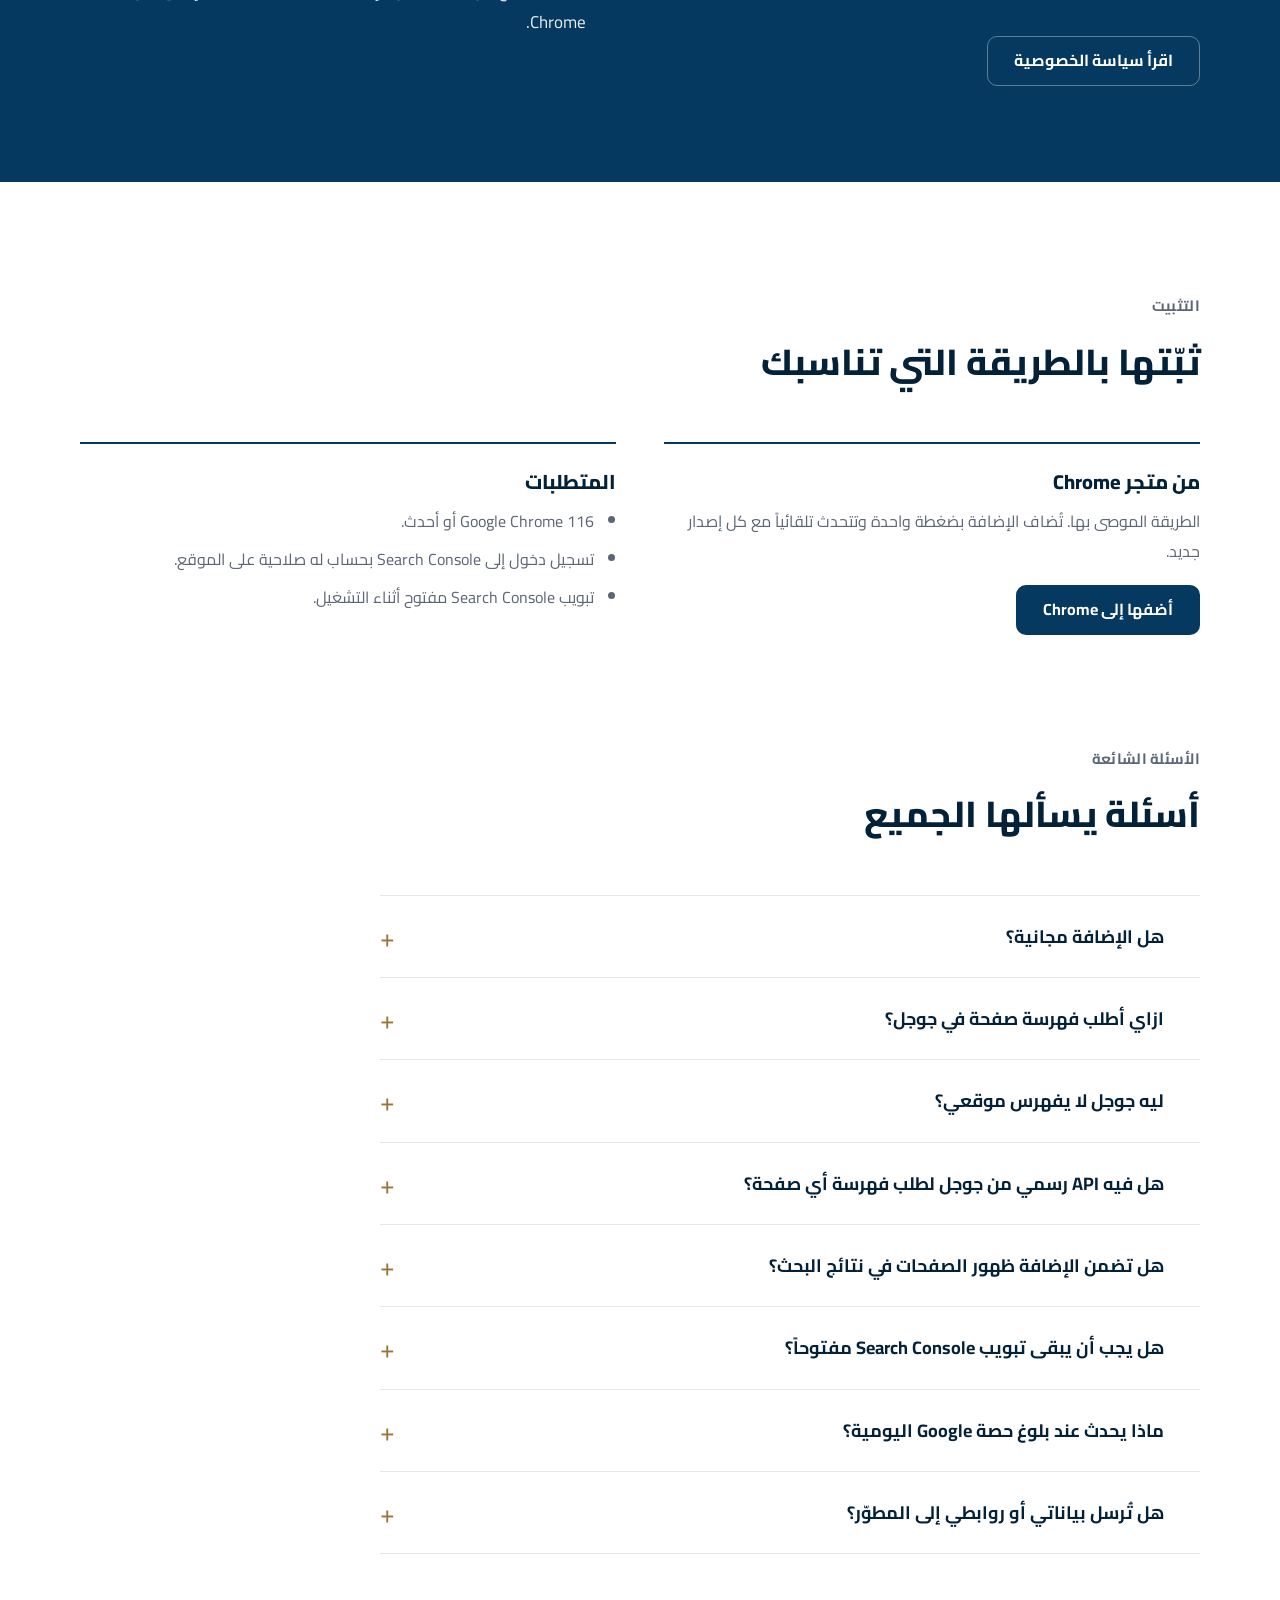
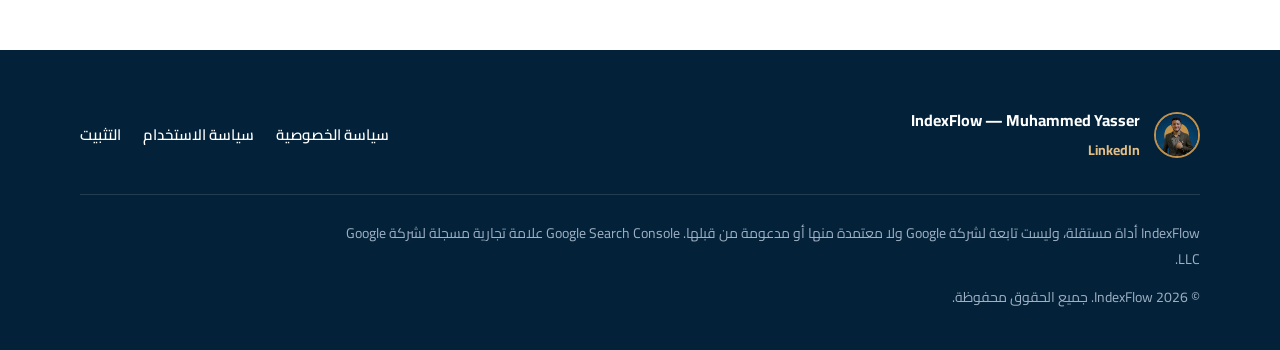
==== commit 2f456bcd: "Align site FAQ and titles with real search queries; add keyword research notes Co-authored-by: arena" ====
--- a/docs/index.html
+++ b/docs/index.html
@@ -3,13 +3,13 @@
 <head>
 <meta charset="utf-8">
 <meta name="viewport" content="width=device-width, initial-scale=1">
-<title>IndexFlow — فهرسة جماعية لروابط Google Search Console</title>
-<meta name="description" content="إضافة Chrome لإرسال طلبات فهرسة لروابط موقعك من Search Console بطابور منظم، مع استبعاد المكرر، وتحكم كامل في الفاصل الزمني، وبدون حساب.">
+<title>IndexFlow — طلب فهرسة جماعي لروابط Google Search Console (سيرش كونسول)</title>
+<meta name="description" content="إضافة Chrome لطلب فهرسة روابط موقعك في Google Search Console (سيرش كونسول) من طابور منظم، مع استبعاد المكرر والتحكم في الفاصل الزمني، وبدون حساب.، مع استبعاد المكرر، وتحكم كامل في الفاصل الزمني، وبدون حساب.">
 <meta name="theme-color" content="#053960">
 <link rel="icon" href="assets/img/icon-192x192.png" type="image/png">
 <link rel="stylesheet" href="assets/site.css">
-<meta property="og:title" content="IndexFlow — فهرسة جماعية لروابط Google Search Console">
-<meta property="og:description" content="إضافة Chrome لإرسال طلبات فهرسة لروابط موقعك من Search Console بطابور منظم، مع استبعاد المكرر، وتحكم كامل في الفاصل الزمني، وبدون حساب.">
+<meta property="og:title" content="IndexFlow — طلب فهرسة جماعي لروابط Google Search Console (سيرش كونسول)">
+<meta property="og:description" content="إضافة Chrome لطلب فهرسة روابط موقعك في Google Search Console (سيرش كونسول) من طابور منظم، مع استبعاد المكرر والتحكم في الفاصل الزمني، وبدون حساب.، مع استبعاد المكرر، وتحكم كامل في الفاصل الزمني، وبدون حساب.">
 <meta property="og:type" content="website">
 <meta property="og:image" content="assets/img/screenshot-4.png">
 
@@ -141,6 +141,9 @@
     <div class="section-head"><p class="eyebrow">الأسئلة الشائعة</p><h2>أسئلة يسألها الجميع</h2></div>
     <div class="faq">
       <details><summary>هل الإضافة مجانية؟</summary><p>نعم. لا يوجد اشتراك مدفوع ولا حدود مخفية داخل الإضافة.</p></details>
+      <details><summary>ازاي أطلب فهرسة صفحة في جوجل؟</summary><p>من Search Console تفحص الرابط ثم تضغط «طلب فهرسة». لو عندك صفحات كتير، IndexFlow بيعمل الخطوات دي لكل رابط في طابور واحد، بدل ما تكررها يدوياً.</p></details>
+      <details><summary>ليه جوجل لا يفهرس موقعي؟</summary><p>أسباب شائعة: الصفحة عليها وسم noindex، أو محجوبة بملف robots.txt، أو محتواها قليل أو مكرر، أو مفيش روابط داخلية توصل لها. ابدأ بفحص الصفحة في Search Console قبل ما تطلب الفهرسة، لأن الطلب وحده ما يضمنش شيئاً.</p></details>
+      <details><summary>هل فيه API رسمي من جوجل لطلب فهرسة أي صفحة؟</summary><p>لا. واجهة Indexing API الرسمية مخصصة لصفحات JobPosting وBroadcastEvent فقط. IndexFlow بيشتغل على واجهة Search Console نفسها ولا يستخدم أي API.</p></details>
       <details><summary>هل تضمن الإضافة ظهور الصفحات في نتائج البحث؟</summary><p>لا. الإضافة ترسل طلبات الفهرسة فقط، وقرار الفهرسة والترتيب بيد Google.</p></details>
       <details><summary>هل يجب أن يبقى تبويب Search Console مفتوحاً؟</summary><p>نعم، ويجب أن تكون مسجل الدخول فيه أثناء التشغيل. يُنصح بتثبيت التبويب واستبعاده من وضع توفير الذاكرة في Chrome، حتى لا يتجمد أثناء الانتظار.</p></details>
       <details><summary>ماذا يحدث عند بلوغ حصة Google اليومية؟</summary><p>يتوقف الطابور بالكامل، وتبقى الروابط المتأثرة محجوزة حتى منتصف الليل حين تتجدد الحصة. حدود الحصة تحددها Google، والإضافة تحترمها ولا تتجاوزها.</p></details>
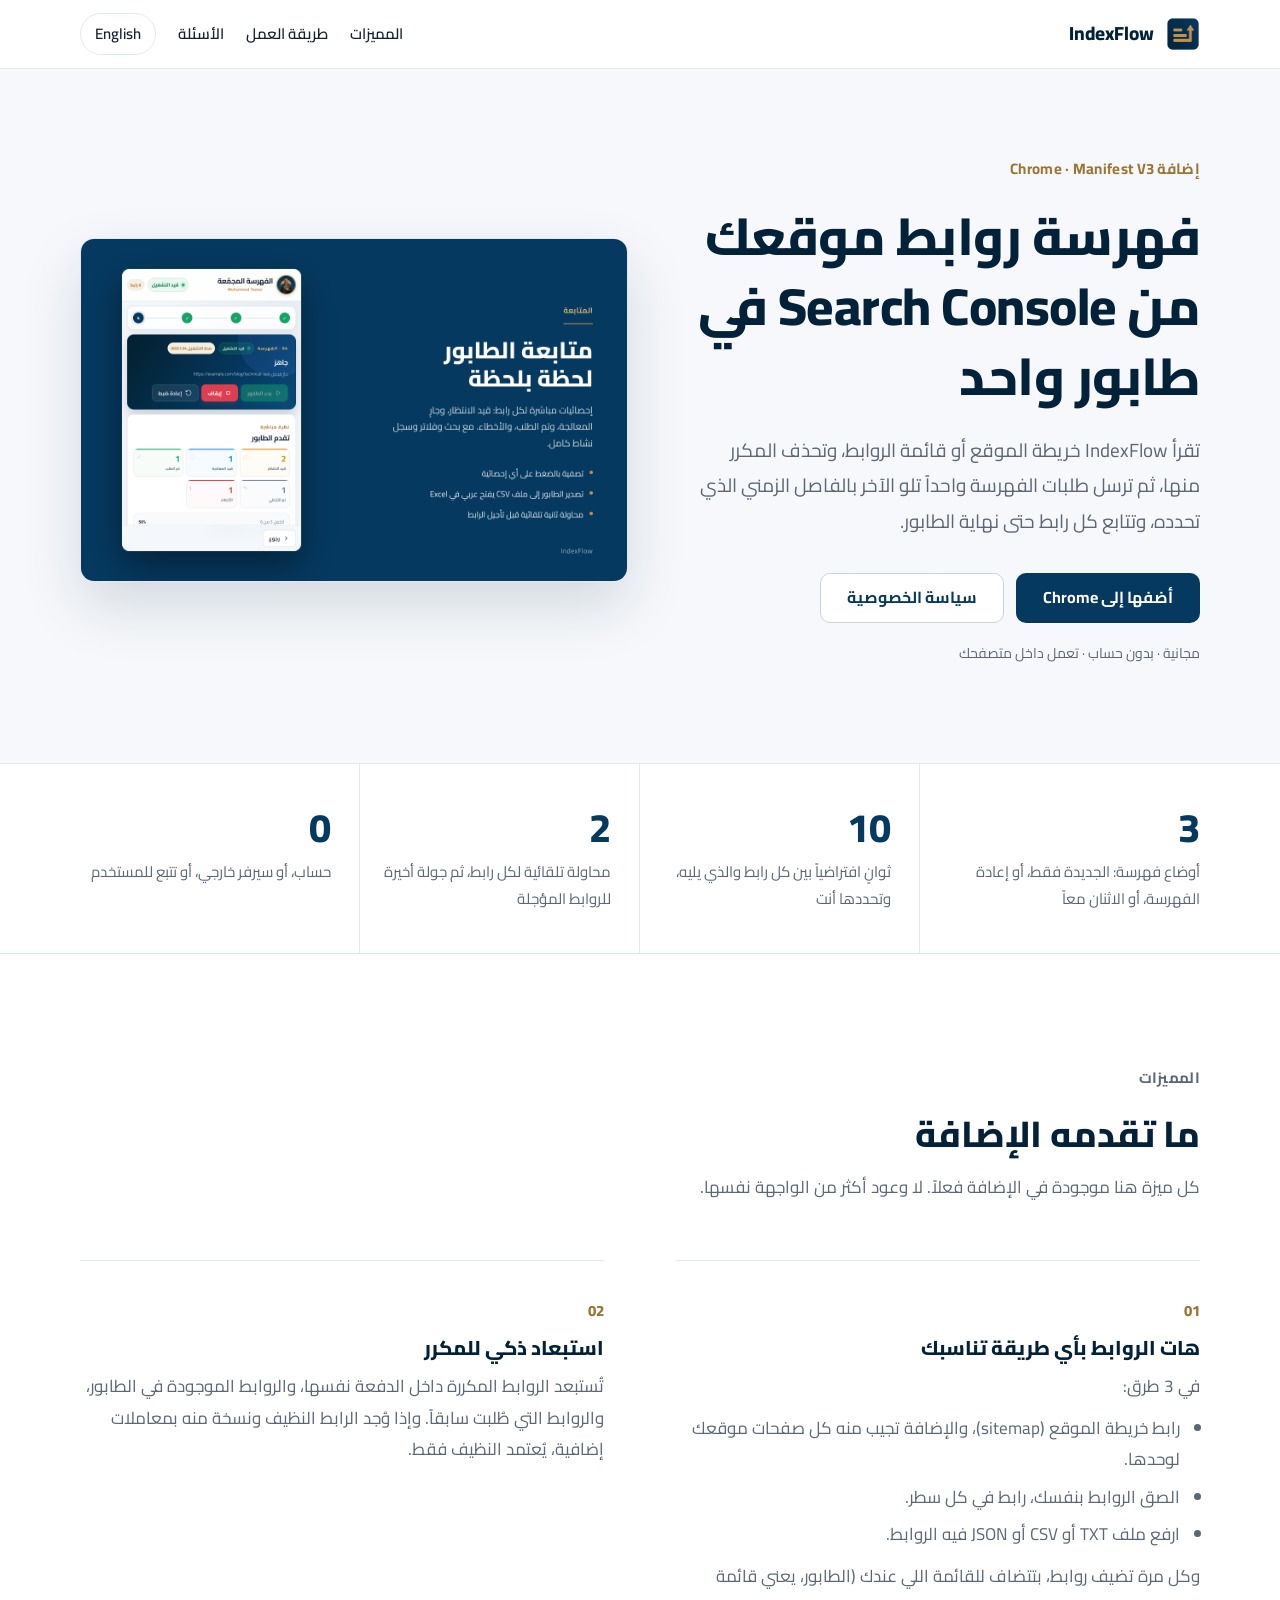
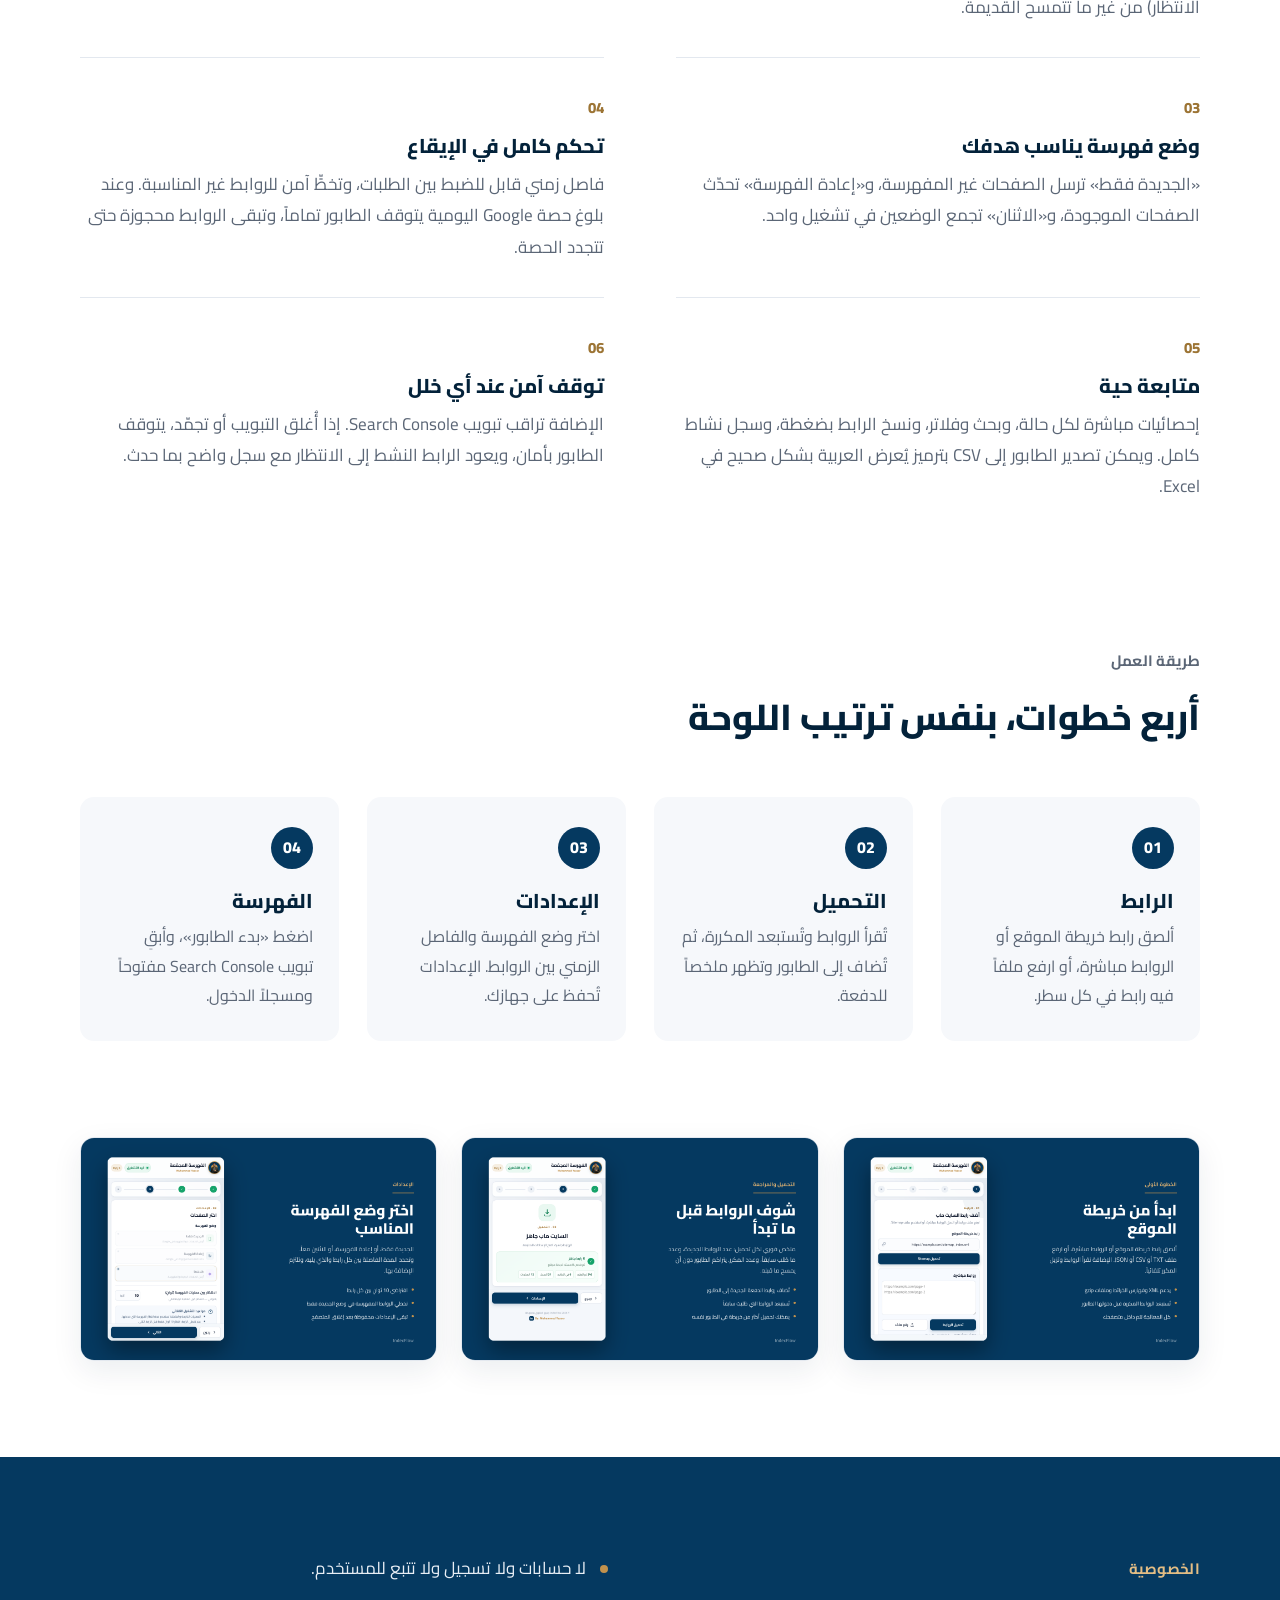
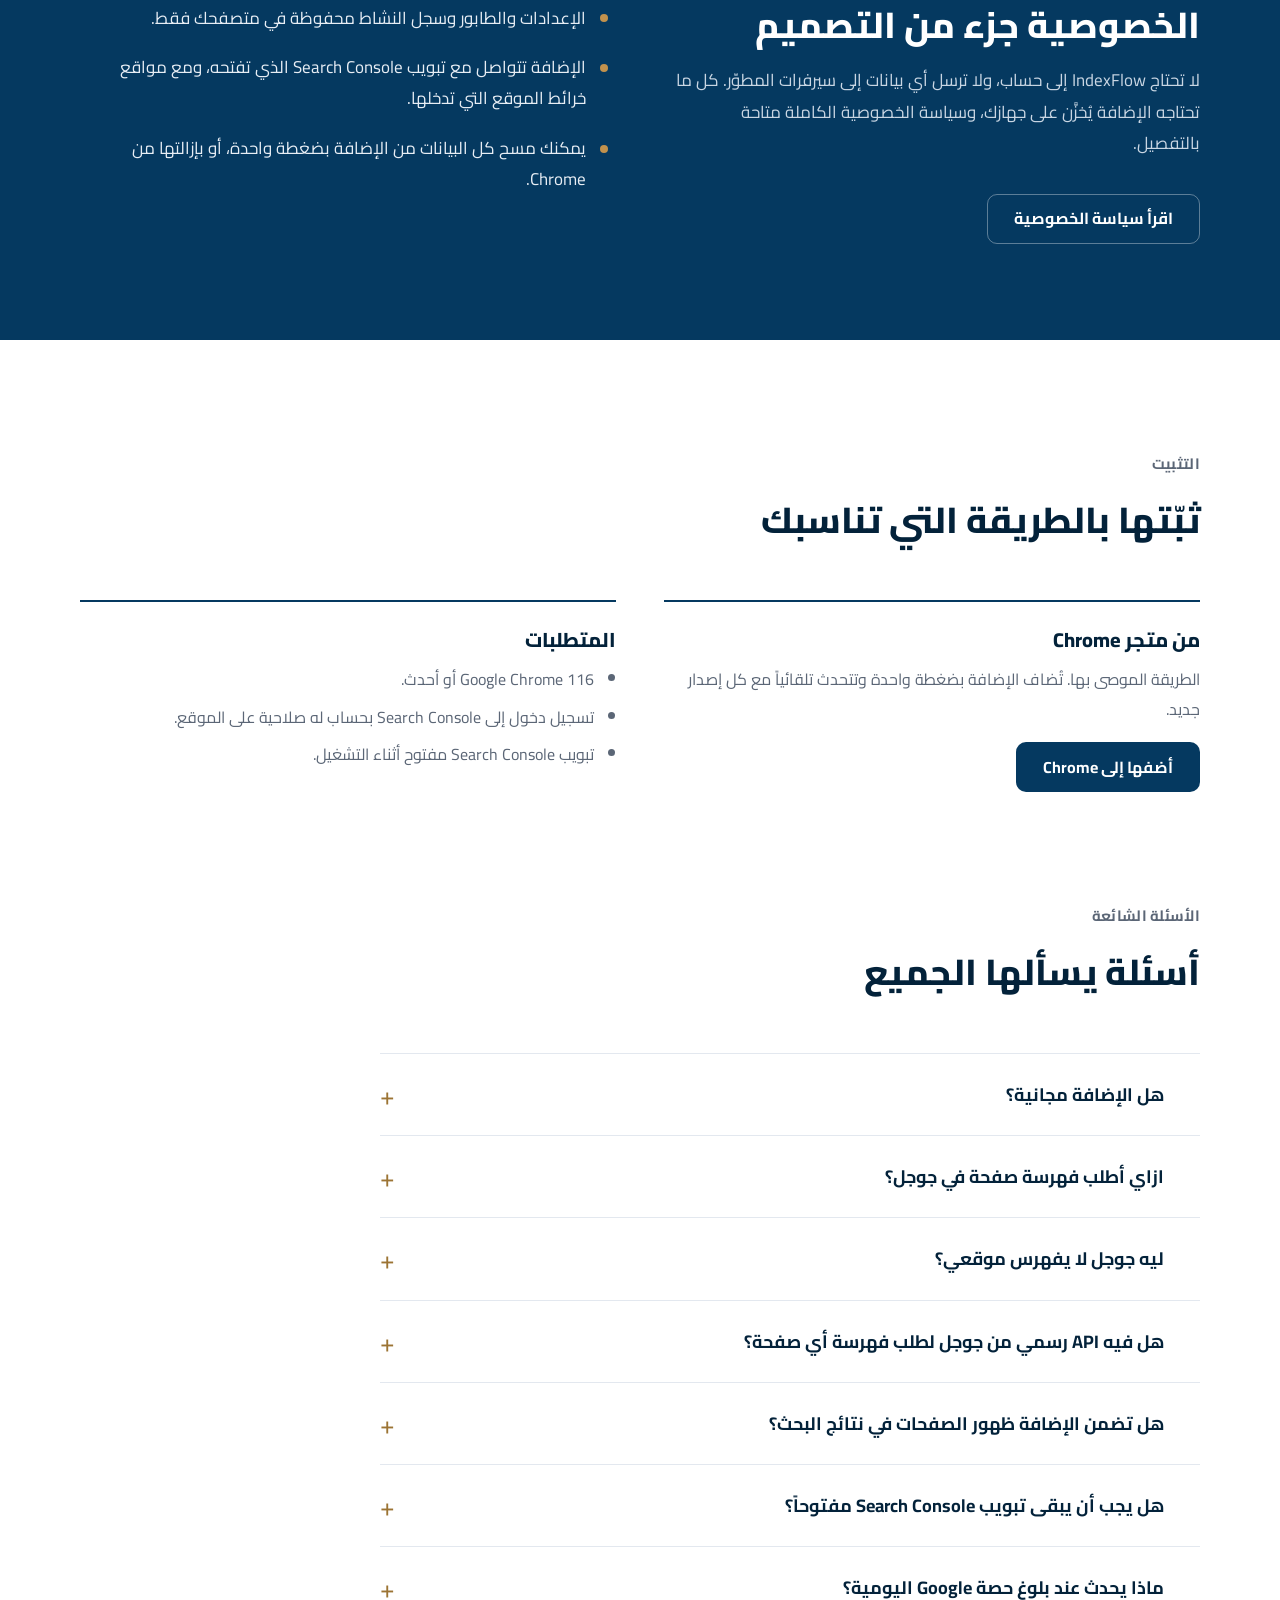
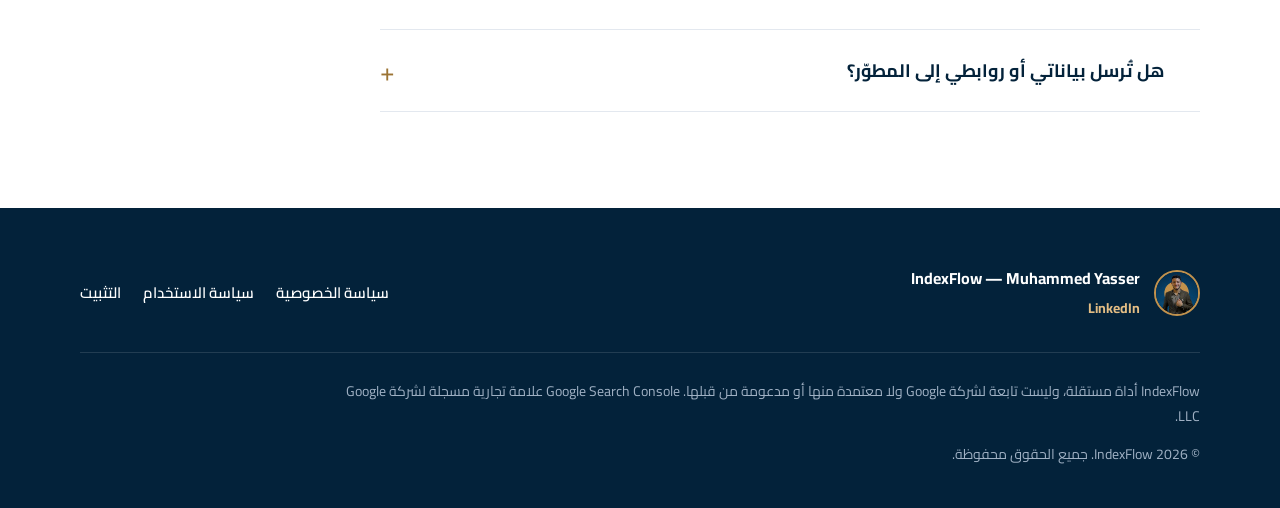
==== commit 4a63e4db: "Simplify first feature copy on the product site (AR and EN) Co-authored-by: arena-agent <297053741+a" ====
--- a/docs/index.html
+++ b/docs/index.html
@@ -62,7 +62,7 @@
       <p>كل ميزة هنا موجودة في الإضافة فعلاً. لا وعود أكثر من الواجهة نفسها.</p>
     </div>
     <div class="features-grid">
-      <article class="feature"><span class="num">01</span><h3>مصادر متعددة في طابور واحد</h3><p>خريطة الموقع بصيغة XML وفهارس الخرائط وملفات gzip، أو لصق الروابط مباشرة، أو رفع ملف TXT أو CSV أو JSON. كل تحميل يُضاف إلى الطابور دون أن يمسح ما فيه.</p></article>
+      <article class="feature"><span class="num">01</span><h3>هات الروابط بأي طريقة تناسبك</h3><p>في 3 طرق:</p><ul class="feature-list"><li>رابط خريطة الموقع (sitemap)، والإضافة تجيب منه كل صفحات موقعك لوحدها.</li><li>الصق الروابط بنفسك، رابط في كل سطر.</li><li>ارفع ملف TXT أو CSV أو JSON فيه الروابط.</li></ul><p>وكل مرة تضيف روابط، بتتضاف للقائمة اللي عندك (الطابور، يعني قائمة الانتظار) من غير ما تتمسح القديمة.</p></article>
       <article class="feature"><span class="num">02</span><h3>استبعاد ذكي للمكرر</h3><p>تُستبعد الروابط المكررة داخل الدفعة نفسها، والروابط الموجودة في الطابور، والروابط التي طُلبت سابقاً. وإذا وُجد الرابط النظيف ونسخة منه بمعاملات إضافية، يُعتمد النظيف فقط.</p></article>
       <article class="feature"><span class="num">03</span><h3>وضع فهرسة يناسب هدفك</h3><p>«الجديدة فقط» ترسل الصفحات غير المفهرسة، و«إعادة الفهرسة» تحدّث الصفحات الموجودة، و«الاثنان» تجمع الوضعين في تشغيل واحد.</p></article>
       <article class="feature"><span class="num">04</span><h3>تحكم كامل في الإيقاع</h3><p>فاصل زمني قابل للضبط بين الطلبات، وتخطٍّ آمن للروابط غير المناسبة. وعند بلوغ حصة Google اليومية يتوقف الطابور تماماً، وتبقى الروابط محجوزة حتى تتجدد الحصة.</p></article>
--- a/docs/assets/site.css
+++ b/docs/assets/site.css
@@ -84,6 +84,8 @@
 .feature .num { color: var(--gold-deep); font-weight: 800; font-size: 15px; }
 .feature h3 { margin: 8px 0 10px; }
 .feature p { color: var(--muted); }
+.feature p + p, .feature-list + p { margin-top: 10px; }
+.feature-list { margin: 10px 0 0; padding-inline-start: 20px; color: var(--muted); display: grid; gap: 6px; }
 
 /* steps */
 .steps { display: grid; grid-template-columns: repeat(4, 1fr); gap: 28px; counter-reset: none; }
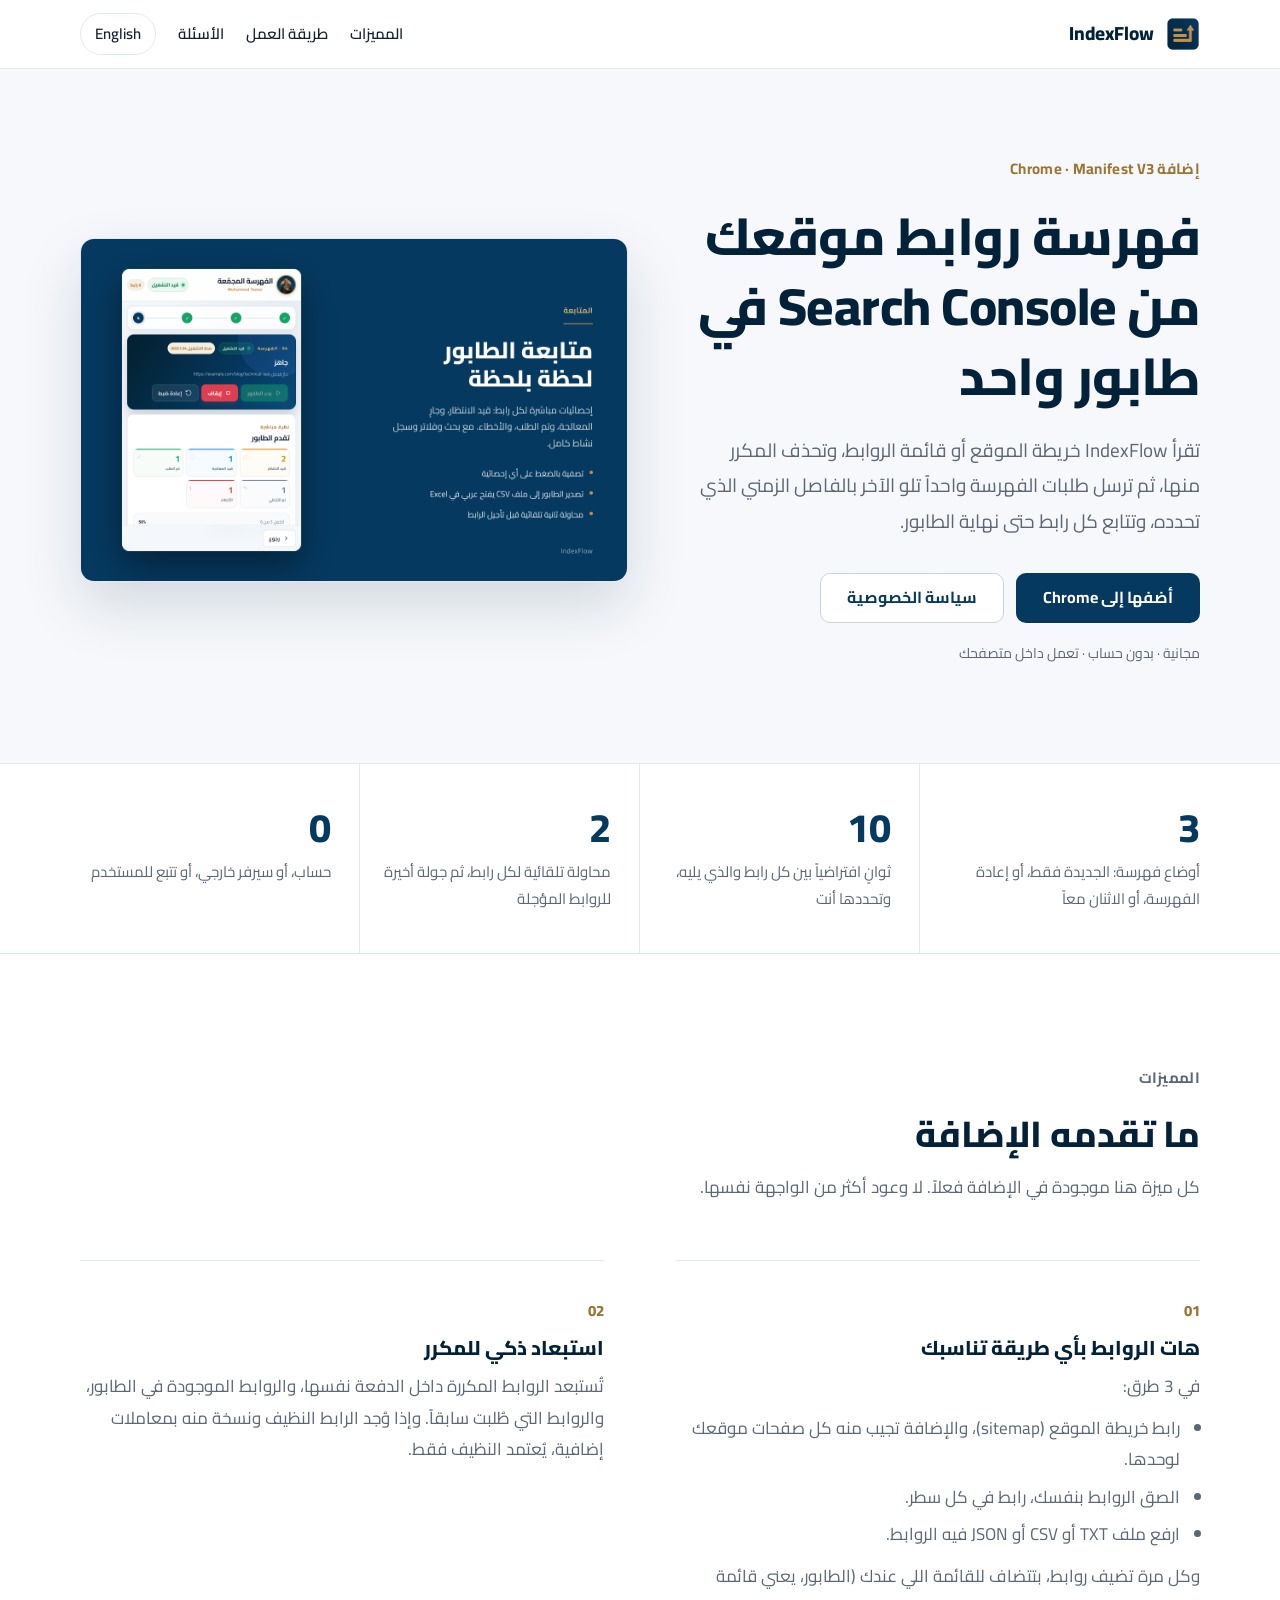
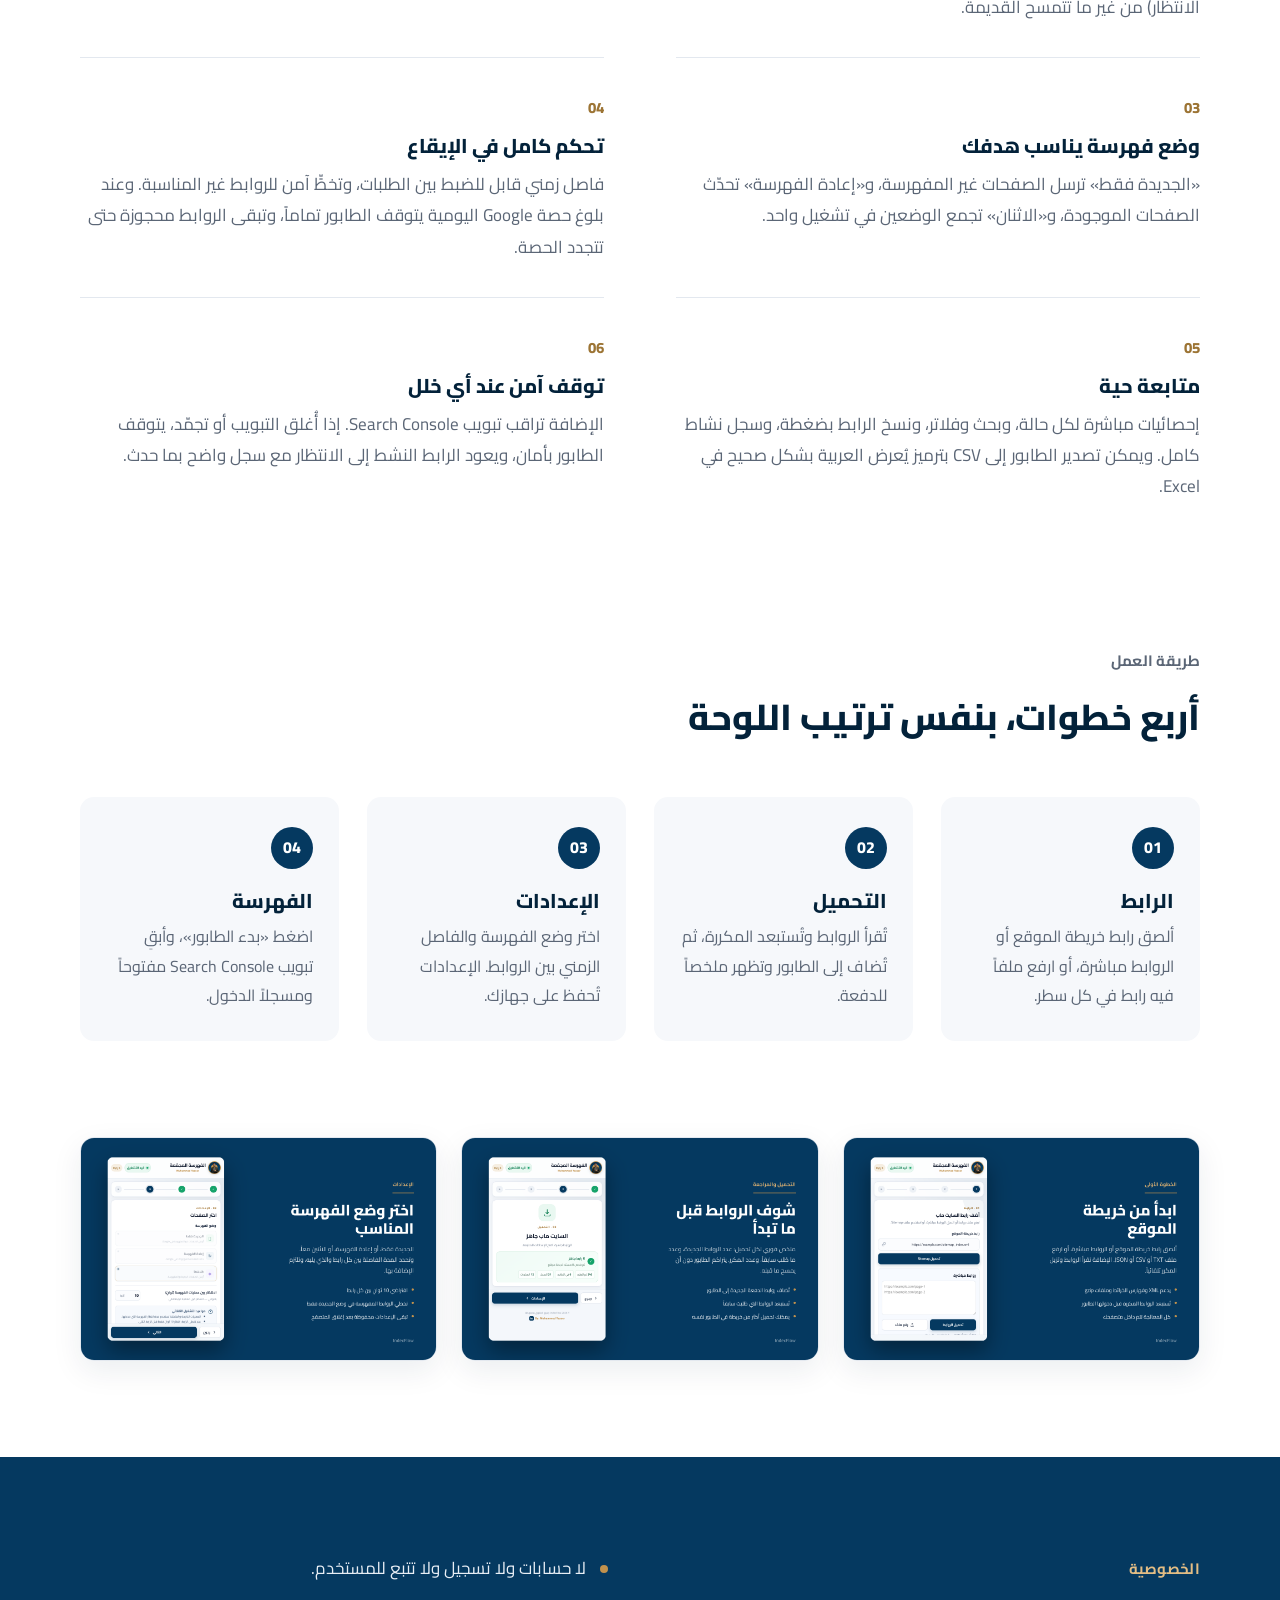
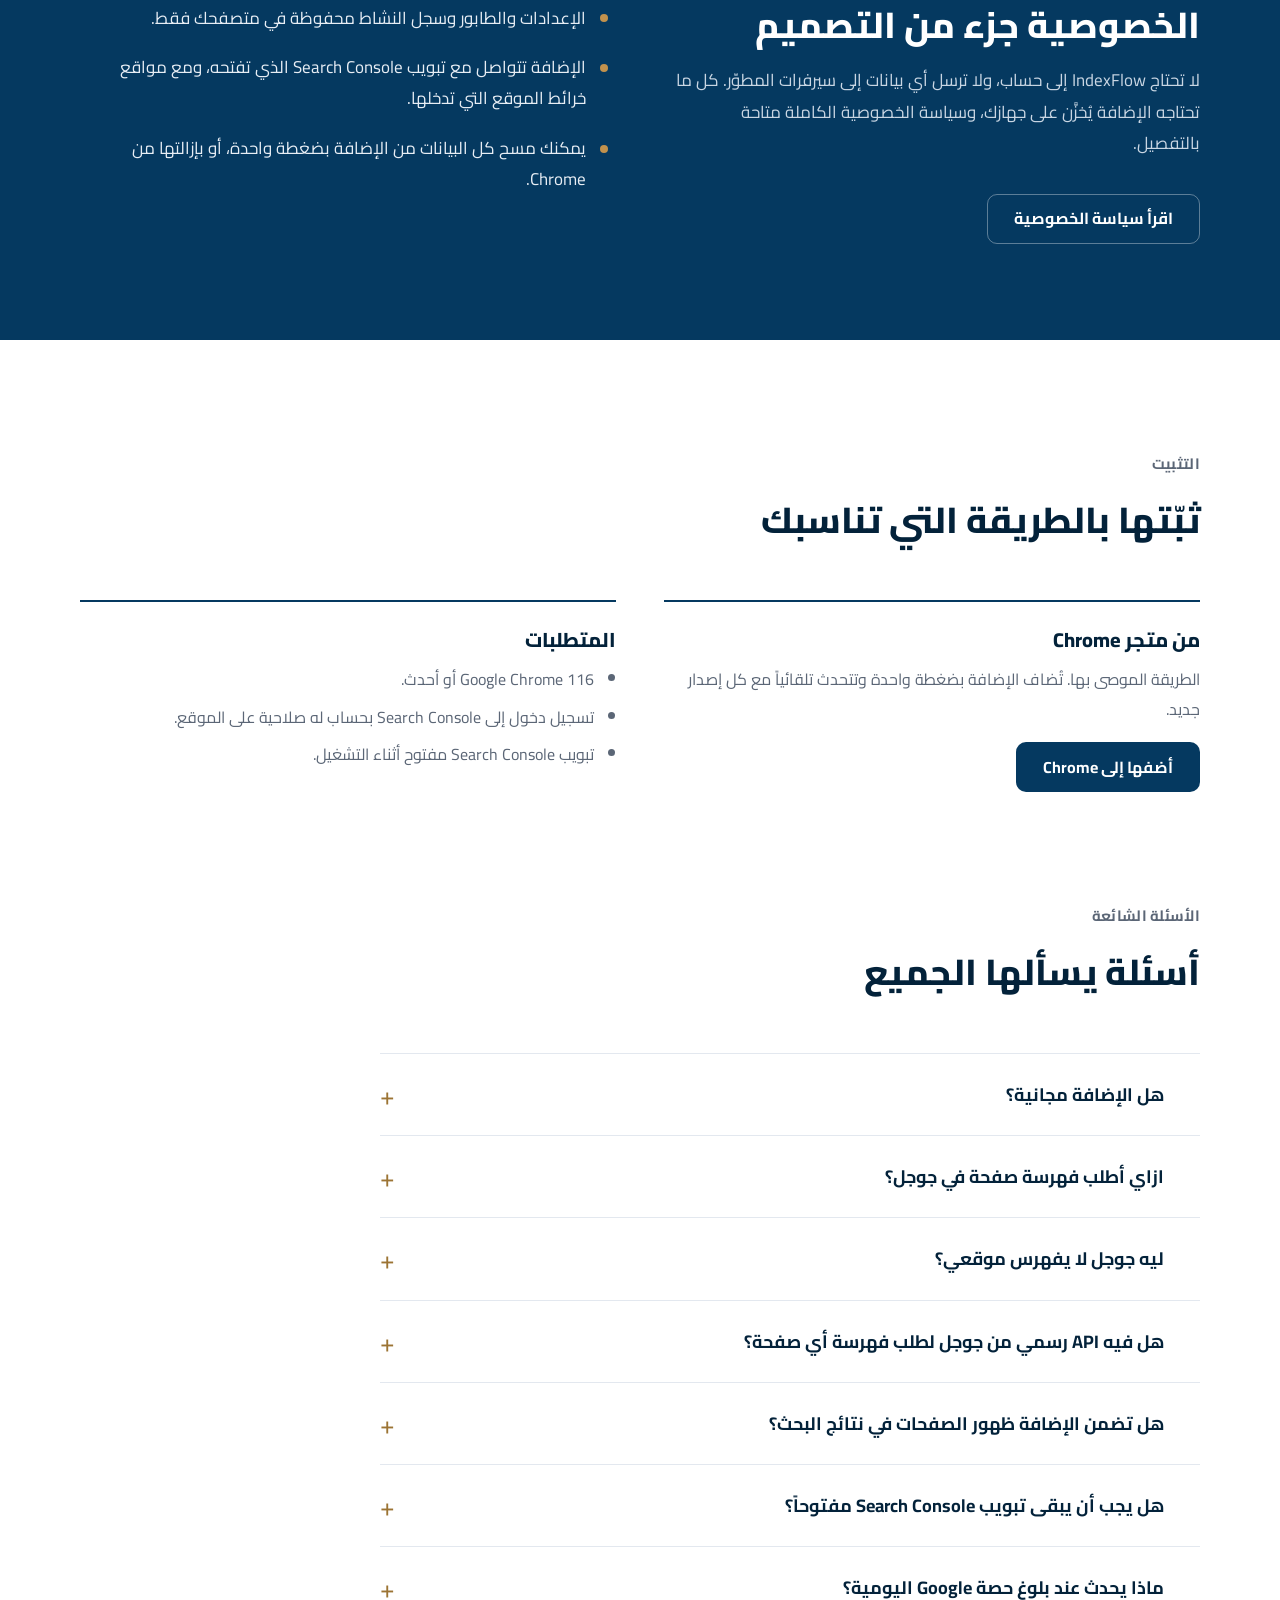
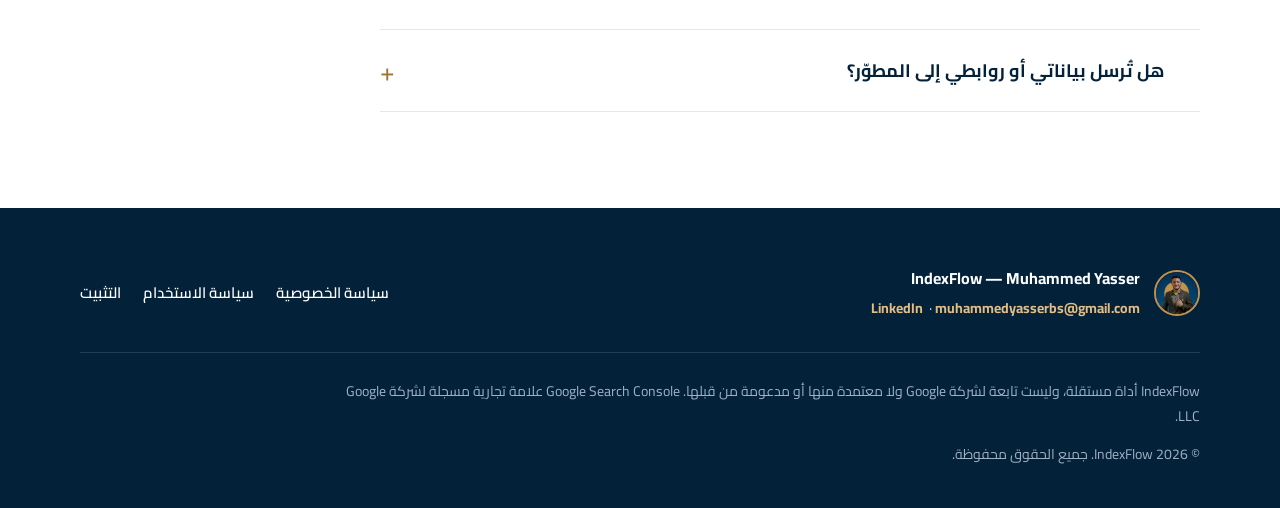
==== commit 90d43b23: "Use support email (muhammedyasserbs@gmail.com) across site, legal pages and store guide Co-authored-" ====
--- a/docs/index.html
+++ b/docs/index.html
@@ -162,6 +162,7 @@
         <div>
           <strong>IndexFlow — Muhammed Yasser</strong>
           <a href="https://www.linkedin.com/in/muhammed-yasser-seo-specialist/" target="_blank" rel="noopener">LinkedIn</a>
+          &nbsp;·&nbsp;<a href="mailto:muhammedyasserbs@gmail.com">muhammedyasserbs@gmail.com</a>
         </div>
       </div>
       <nav class="footer-links" aria-label="روابط الموقع">
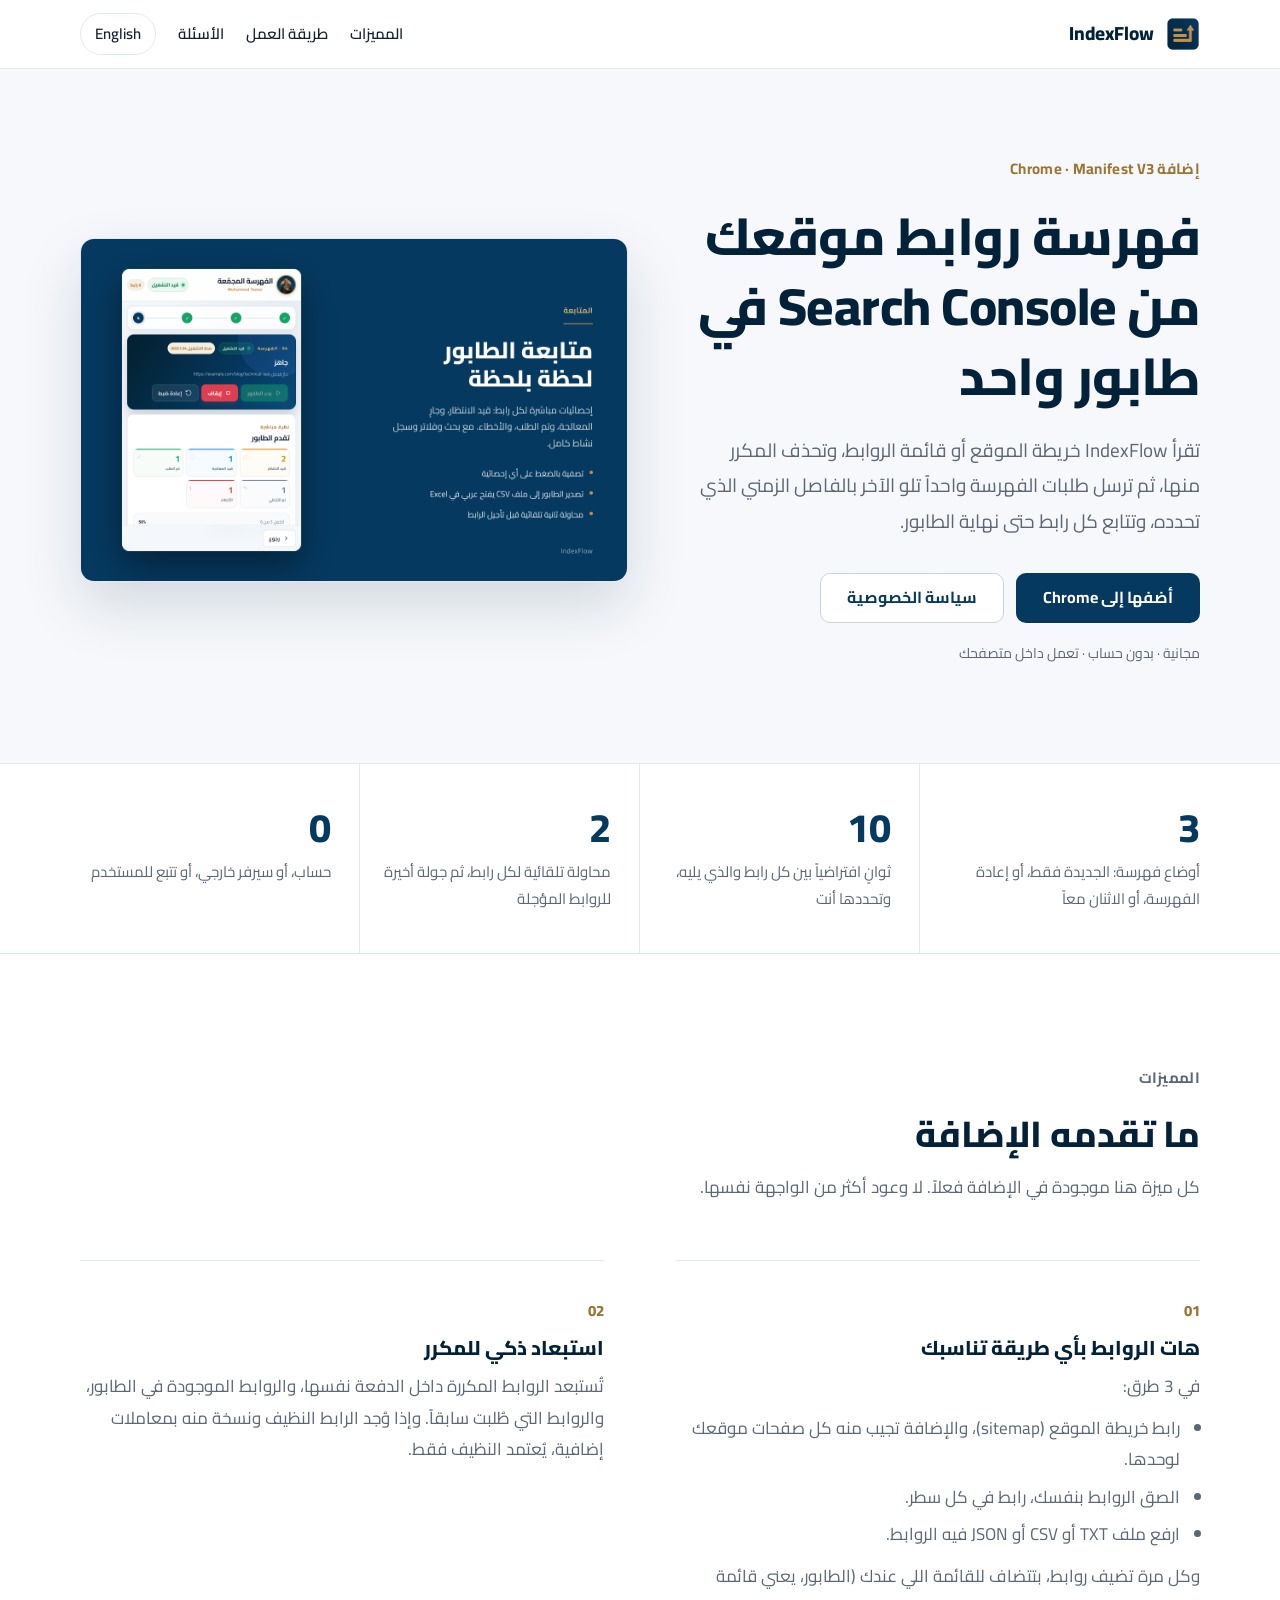
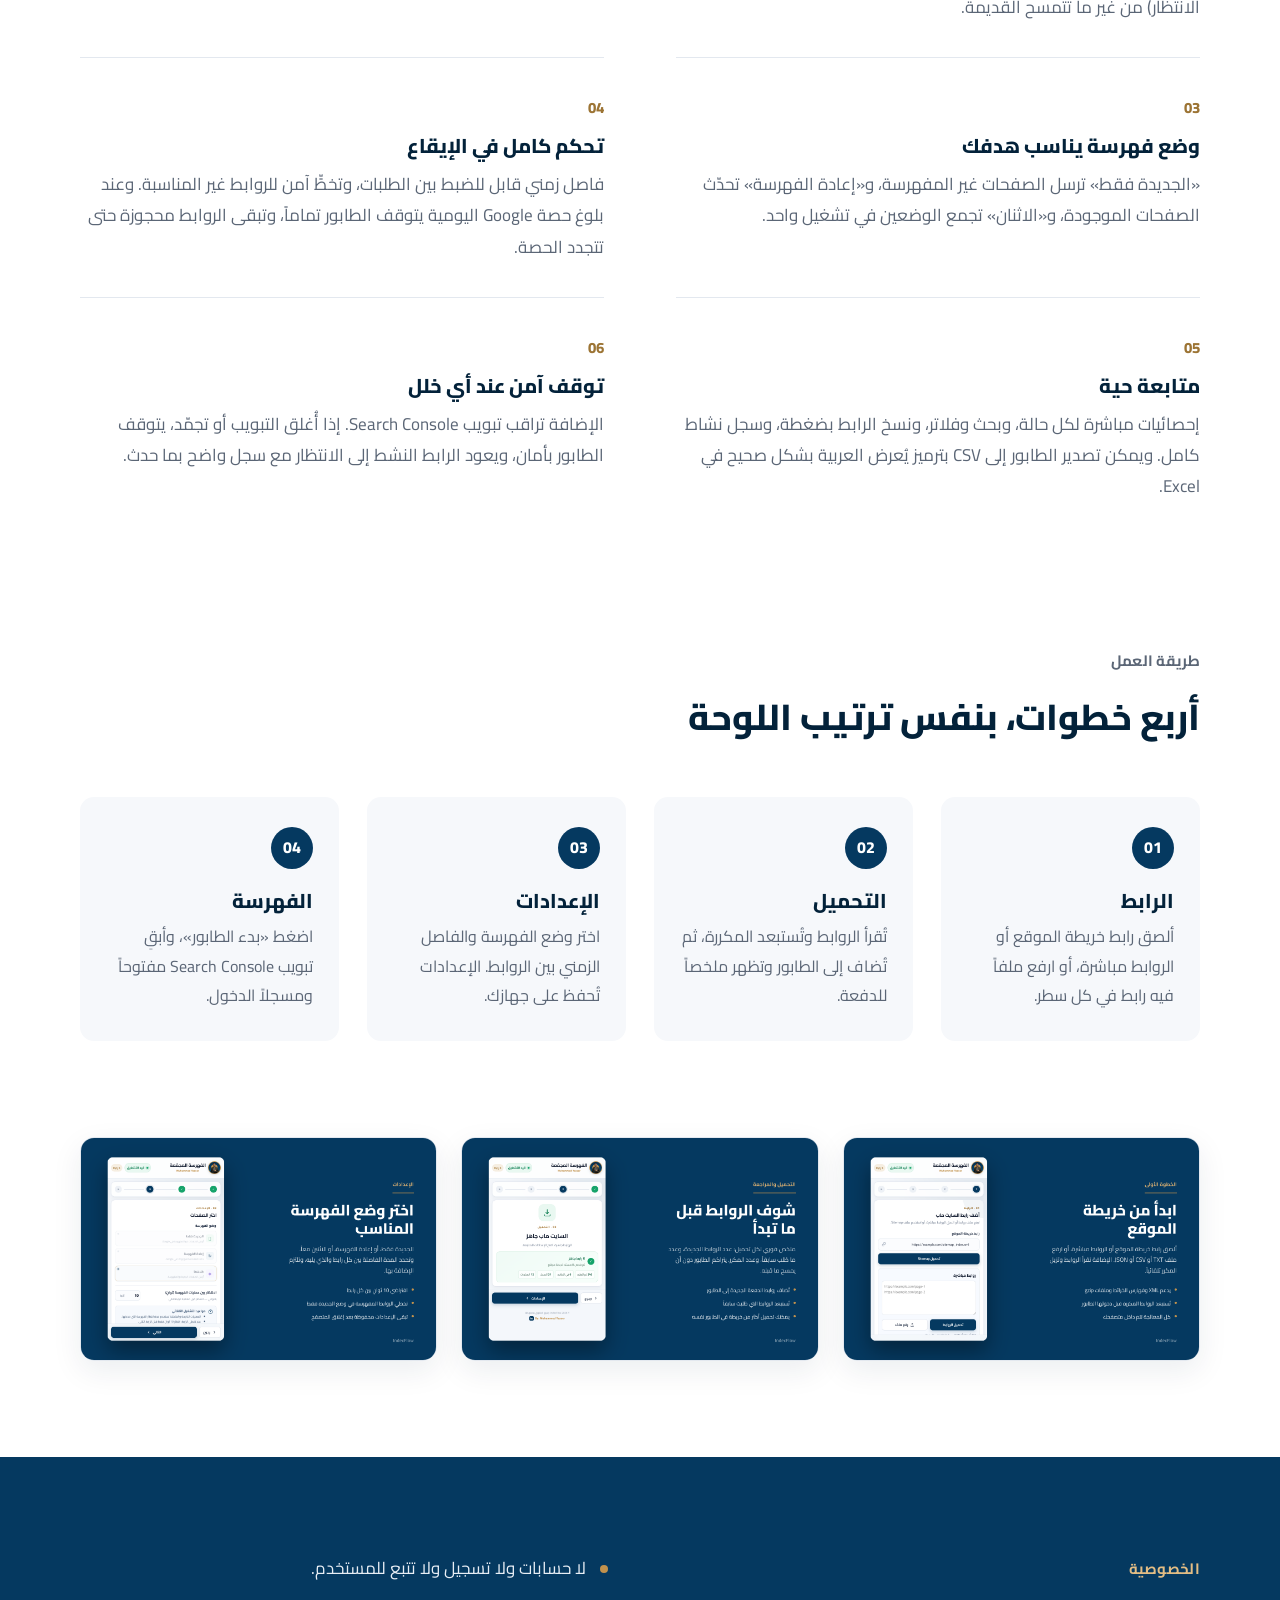
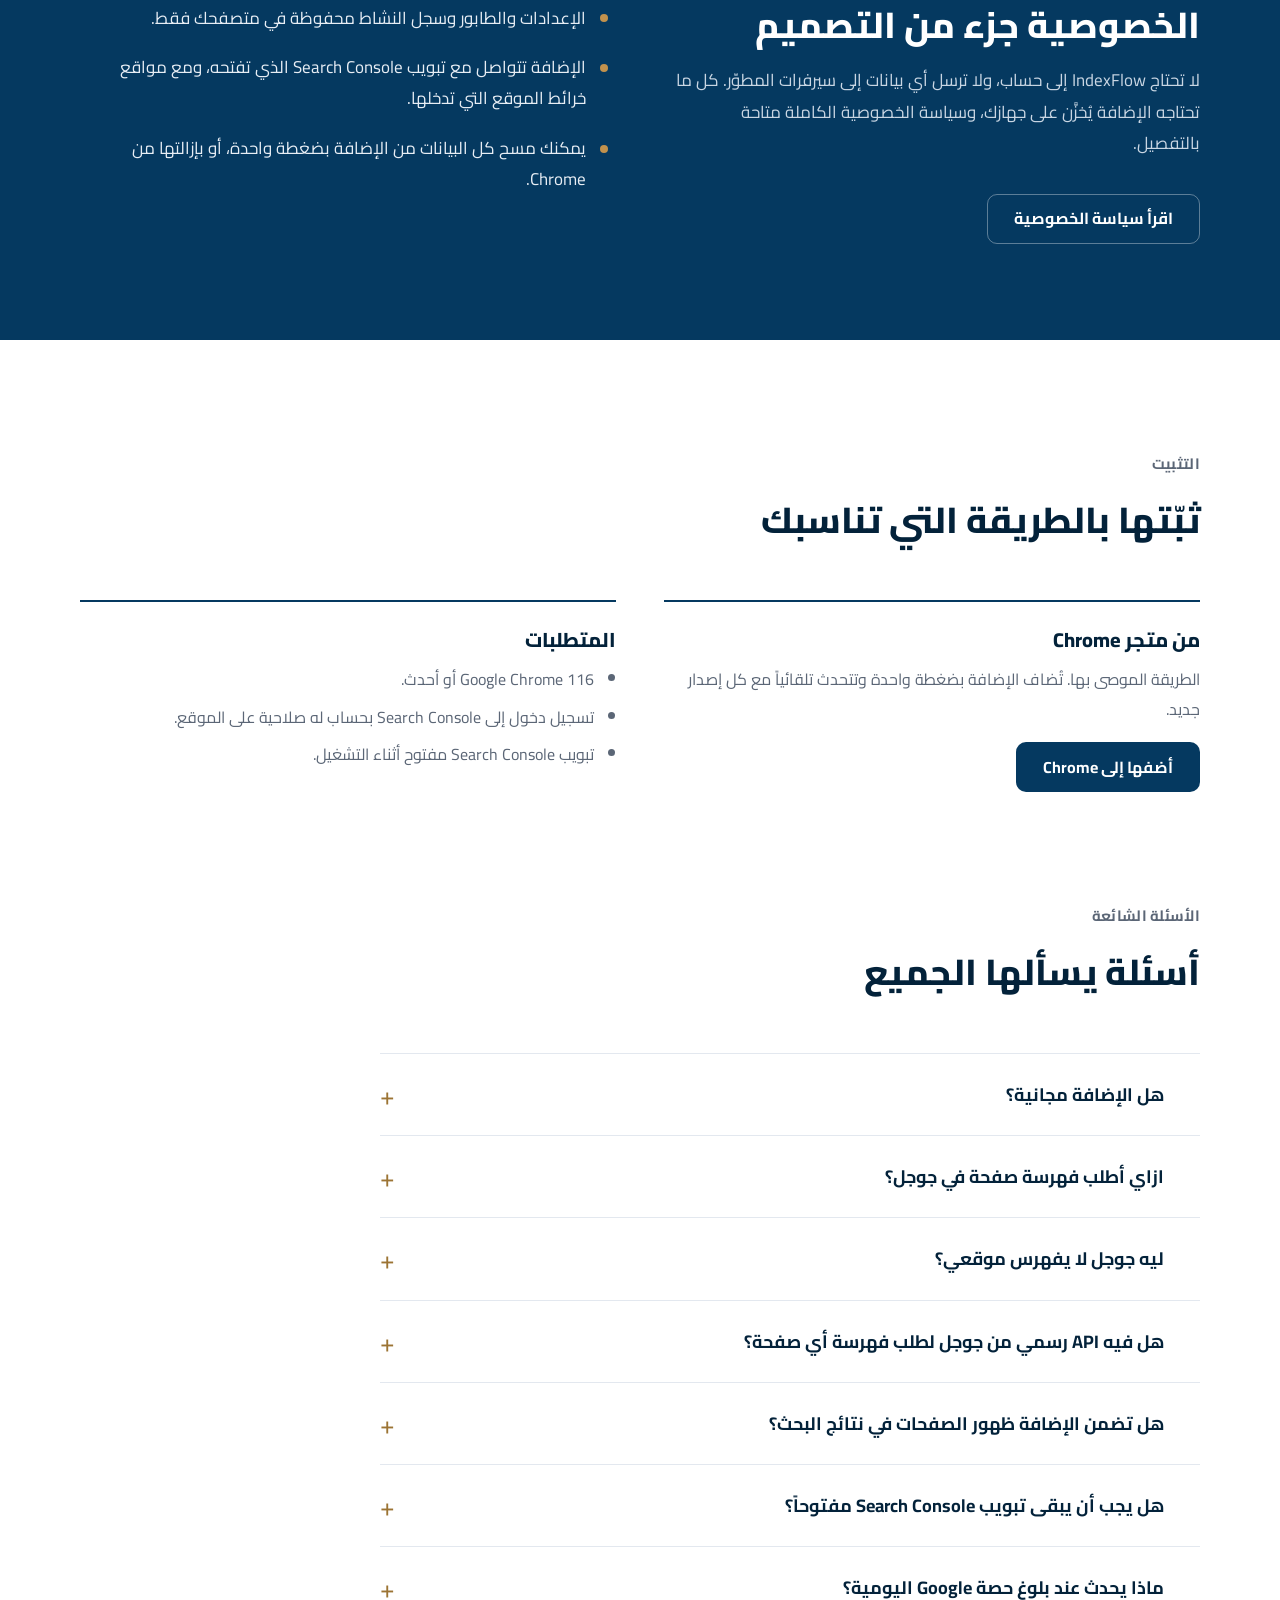
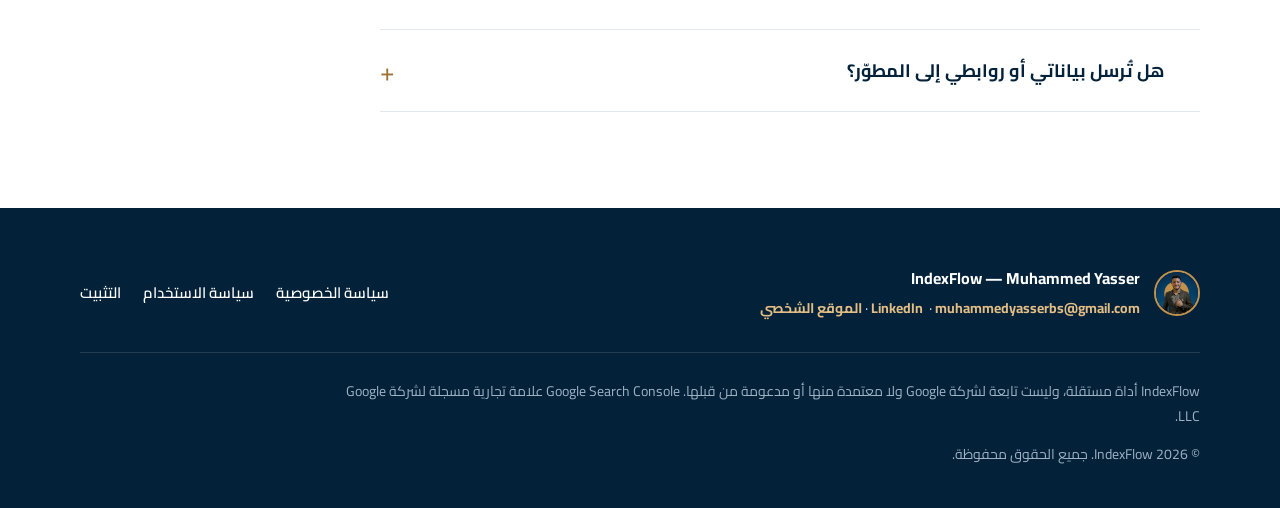
==== commit f94f9fda: "Link developer portfolio from the product site footer Co-authored-by: arena-agent <297053741+arena-a" ====
--- a/docs/index.html
+++ b/docs/index.html
@@ -162,7 +162,7 @@
         <div>
           <strong>IndexFlow — Muhammed Yasser</strong>
           <a href="https://www.linkedin.com/in/muhammed-yasser-seo-specialist/" target="_blank" rel="noopener">LinkedIn</a>
-          &nbsp;·&nbsp;<a href="mailto:muhammedyasserbs@gmail.com">muhammedyasserbs@gmail.com</a>
+          &nbsp;·&nbsp;<a href="mailto:muhammedyasserbs@gmail.com">muhammedyasserbs@gmail.com</a>&nbsp;·&nbsp;<a href="https://muhammedyasserbs.github.io/" target="_blank" rel="noopener">الموقع الشخصي</a>
         </div>
       </div>
       <nav class="footer-links" aria-label="روابط الموقع">
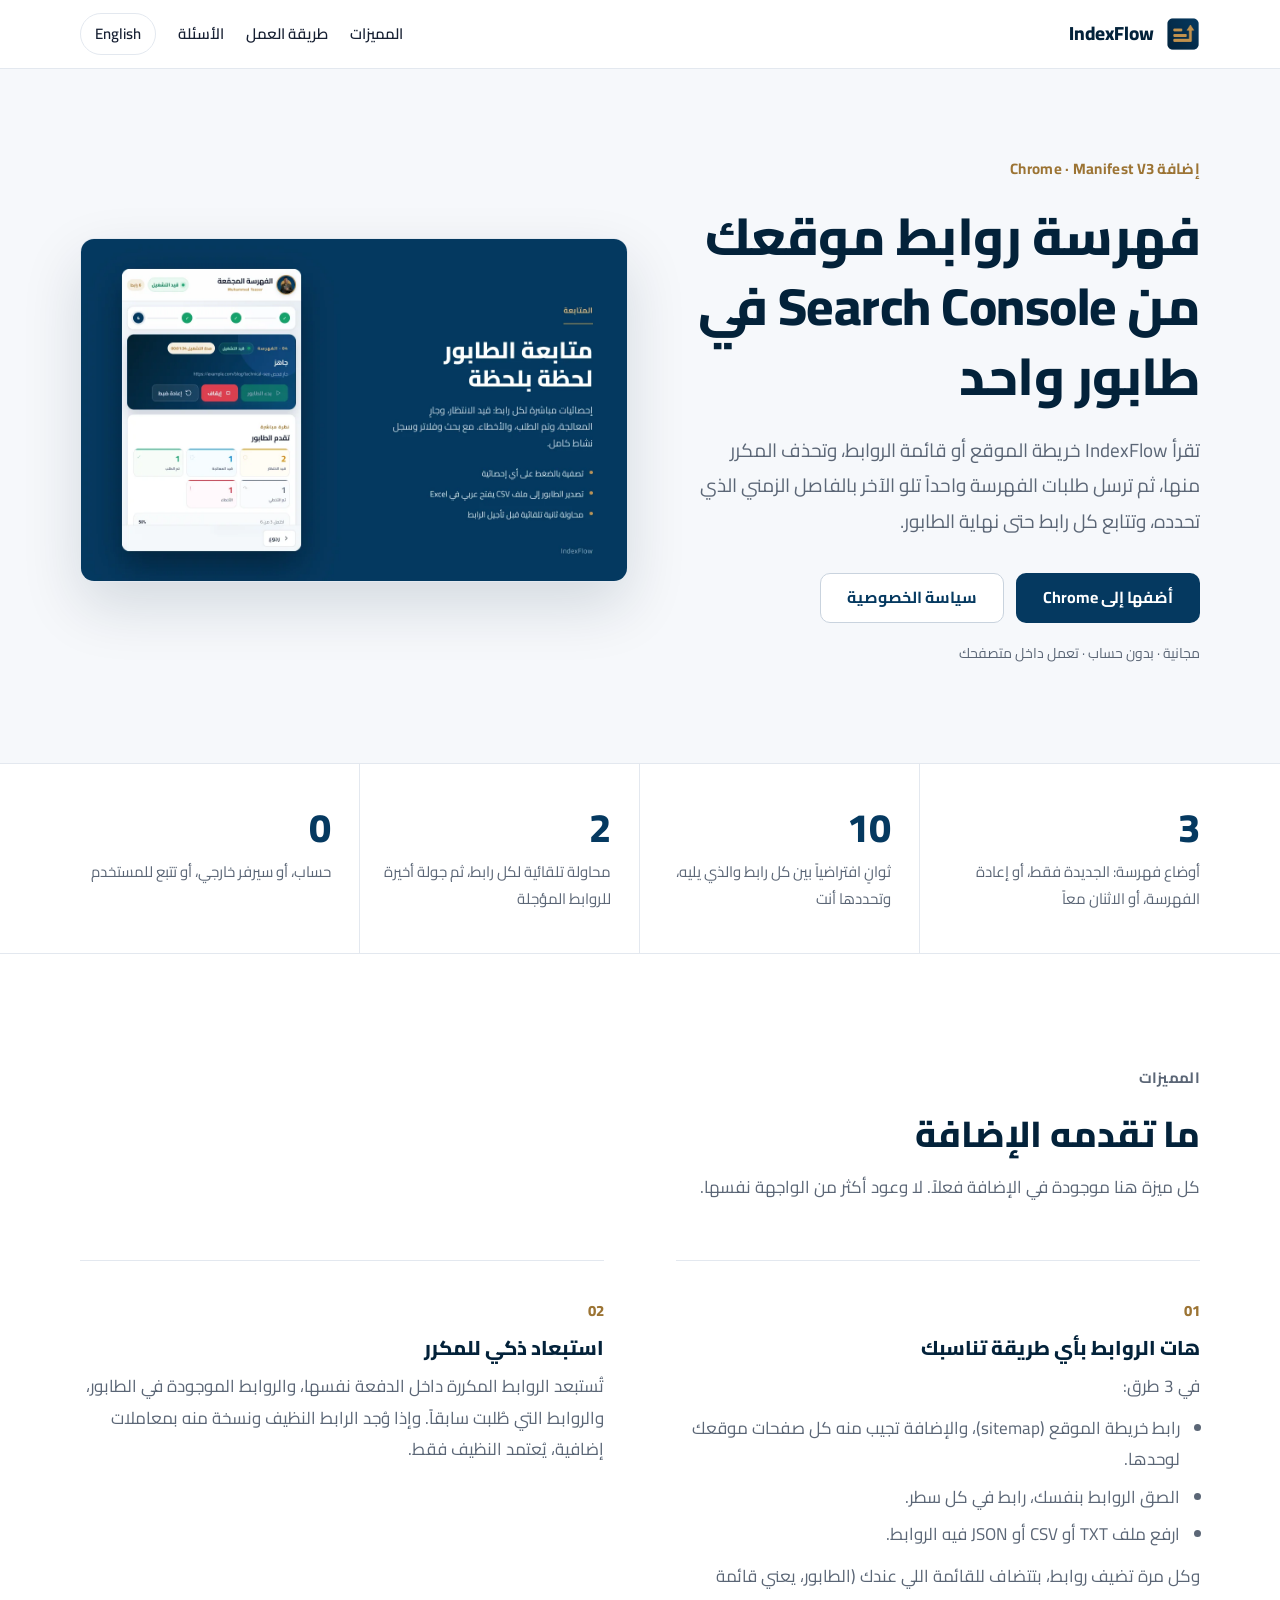
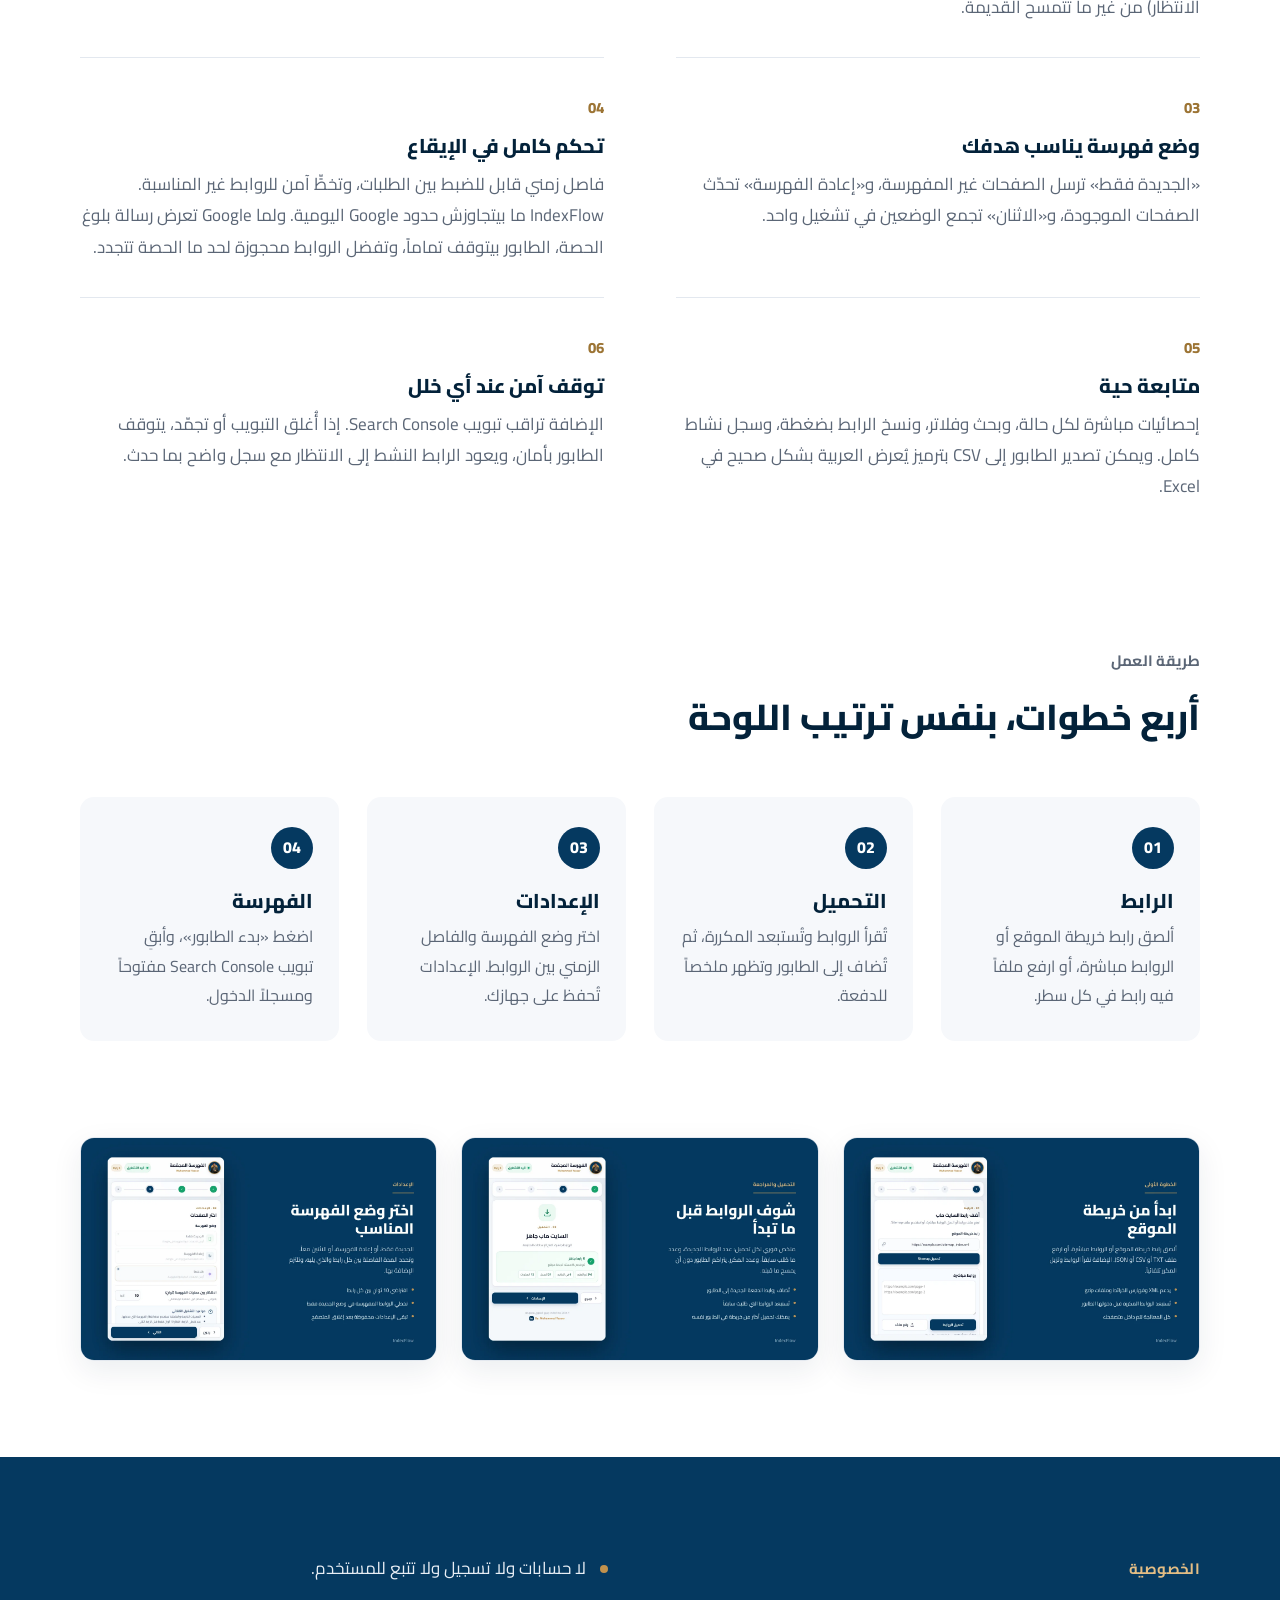
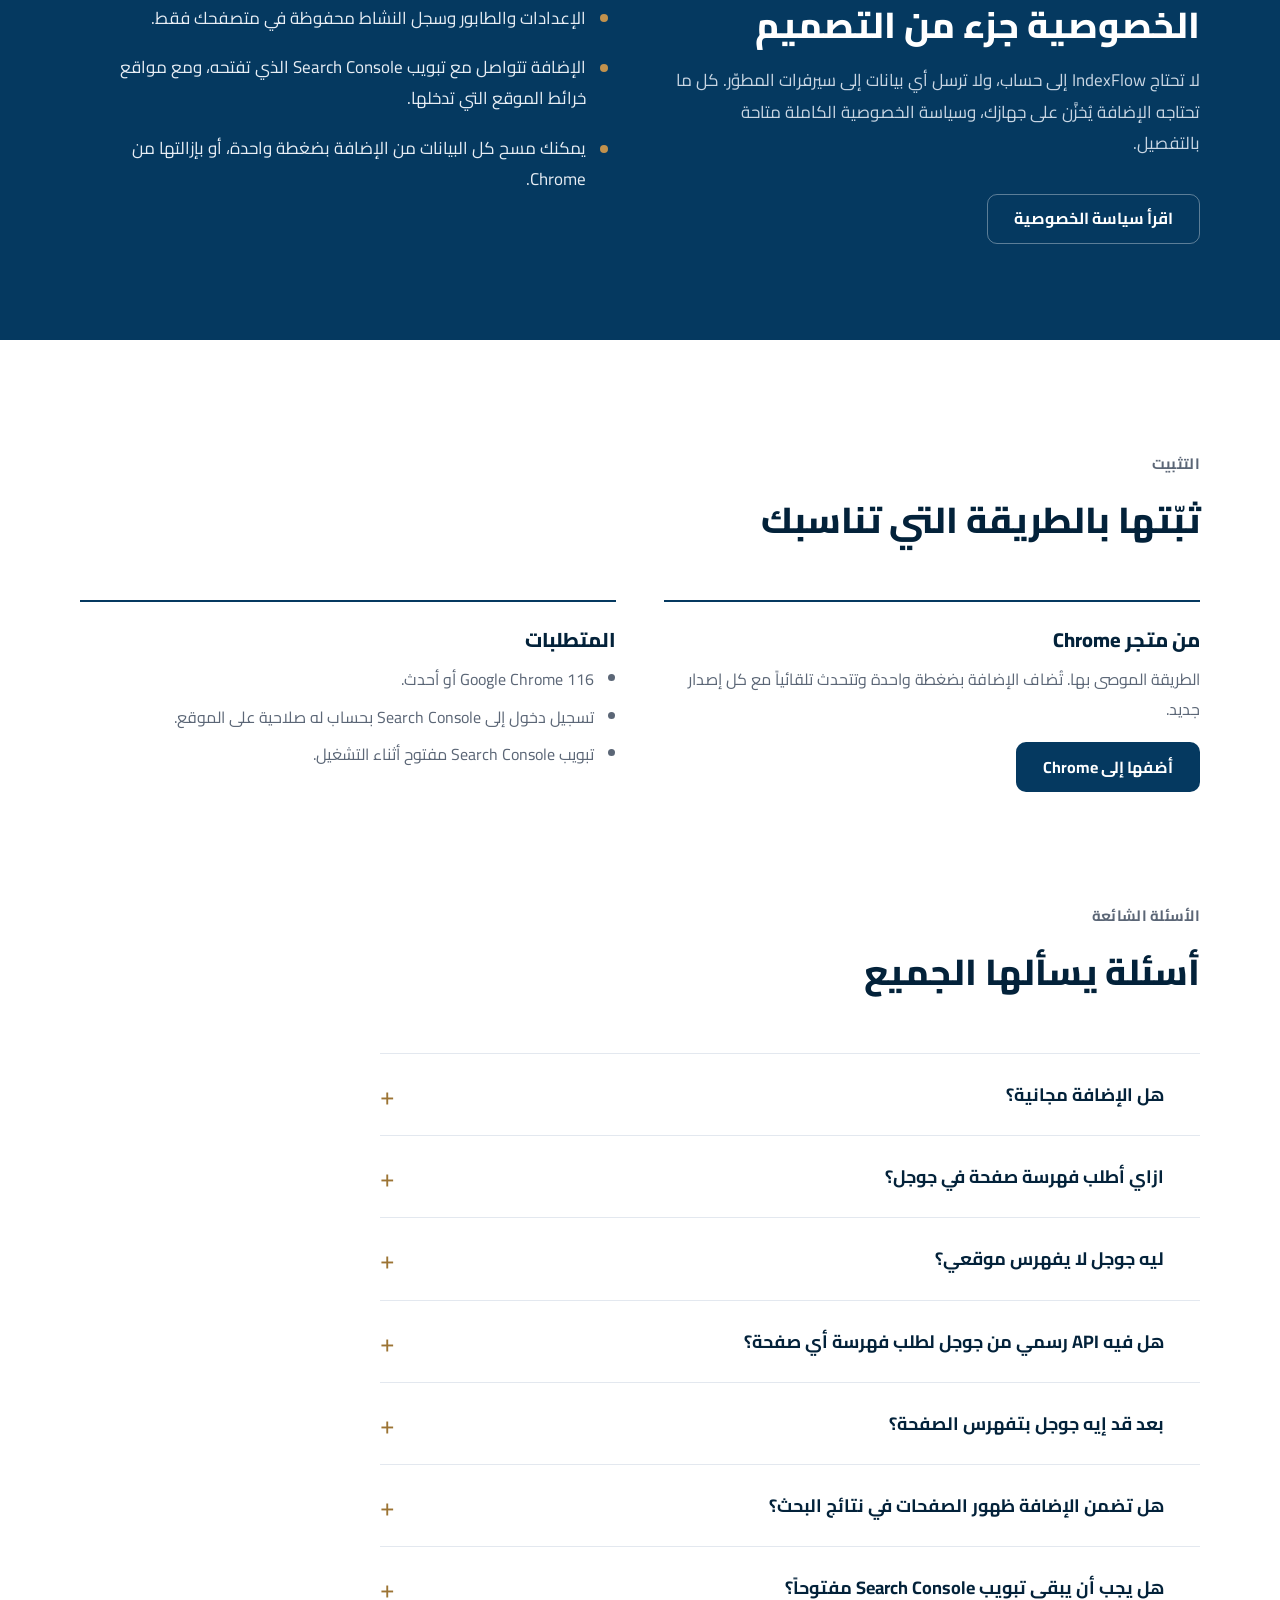
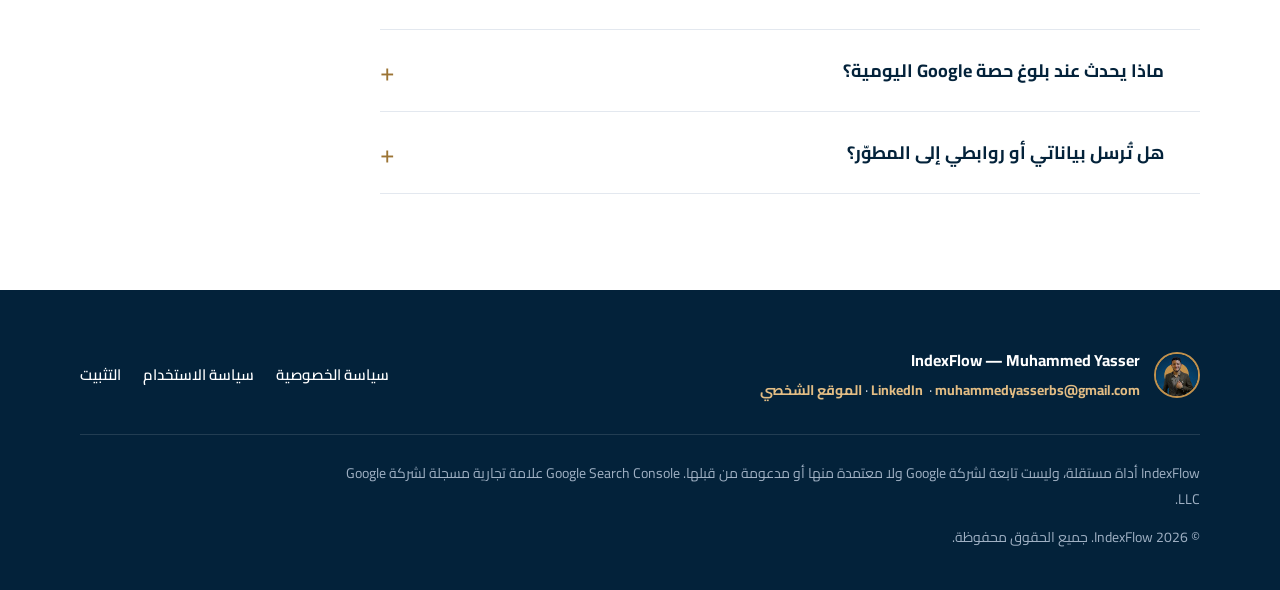
==== commit d7f25655: "Add SEO and store readiness: canonical, OG/Twitter images, JSON-LD, sitemap, robots, WebP screenshot" ====
--- a/docs/index.html
+++ b/docs/index.html
@@ -5,14 +5,131 @@
 <meta name="viewport" content="width=device-width, initial-scale=1">
 <title>IndexFlow — طلب فهرسة جماعي لروابط Google Search Console (سيرش كونسول)</title>
 <meta name="description" content="إضافة Chrome لطلب فهرسة روابط موقعك في Google Search Console (سيرش كونسول) من طابور منظم، مع استبعاد المكرر والتحكم في الفاصل الزمني، وبدون حساب.، مع استبعاد المكرر، وتحكم كامل في الفاصل الزمني، وبدون حساب.">
+<link rel="canonical" href="https://muhammedyasserbs.github.io/index-now/">
+<meta property="og:type" content="website">
+<meta property="og:url" content="https://muhammedyasserbs.github.io/index-now/">
+<meta property="og:site_name" content="IndexFlow">
+<meta property="og:locale" content="ar_EG">
+<meta property="og:image" content="https://muhammedyasserbs.github.io/index-now/assets/img/og-image.png">
+<meta property="og:image:width" content="1200">
+<meta property="og:image:height" content="630">
+<meta name="twitter:card" content="summary_large_image">
+<meta name="twitter:title" content="IndexFlow — طلب فهرسة جماعي لروابط Google Search Console (سيرش كونسول)">
+<meta name="twitter:description" content="إضافة Chrome لطلب فهرسة روابط موقعك في Google Search Console (سيرش كونسول) من طابور منظم، مع استبعاد المكرر والتحكم في الفاصل الزمني، وبدون حساب.، مع استبعاد المكرر، وتحكم كامل في الفاصل الزمني، وبدون حساب.">
+<meta name="twitter:image" content="https://muhammedyasserbs.github.io/index-now/assets/img/og-image.png">
 <meta name="theme-color" content="#053960">
 <link rel="icon" href="assets/img/icon-192x192.png" type="image/png">
 <link rel="stylesheet" href="assets/site.css">
 <meta property="og:title" content="IndexFlow — طلب فهرسة جماعي لروابط Google Search Console (سيرش كونسول)">
 <meta property="og:description" content="إضافة Chrome لطلب فهرسة روابط موقعك في Google Search Console (سيرش كونسول) من طابور منظم، مع استبعاد المكرر والتحكم في الفاصل الزمني، وبدون حساب.، مع استبعاد المكرر، وتحكم كامل في الفاصل الزمني، وبدون حساب.">
-<meta property="og:type" content="website">
-<meta property="og:image" content="assets/img/screenshot-4.png">
-
+
+<script type="application/ld+json">
+{
+  "@context": "https://schema.org",
+  "@type": "SoftwareApplication",
+  "name": "IndexFlow",
+  "applicationCategory": "BrowserApplication",
+  "operatingSystem": "Chrome",
+  "browserRequirements": "Requires Google Chrome 116 or later",
+  "url": "https://muhammedyasserbs.github.io/index-now/",
+  "description": "إضافة Chrome لطلب فهرسة روابط موقعك في Google Search Console (سيرش كونسول) من طابور منظم، مع استبعاد المكرر والتحكم في الفاصل الزمني، وبدون حساب.، مع استبعاد المكرر، وتحكم كامل في الفاصل الزمني، وبدون حساب.",
+  "inLanguage": "ar",
+  "image": "https://muhammedyasserbs.github.io/index-now/assets/img/og-image.png",
+  "offers": {
+    "@type": "Offer",
+    "price": "0",
+    "priceCurrency": "USD"
+  },
+  "author": {
+    "@type": "Person",
+    "name": "Muhammed Yasser",
+    "url": "https://muhammedyasserbs.github.io/",
+    "sameAs": [
+      "https://www.linkedin.com/in/muhammed-yasser-seo-specialist/"
+    ]
+  }
+}
+</script>
+<script type="application/ld+json">
+{
+  "@context": "https://schema.org",
+  "@type": "FAQPage",
+  "mainEntity": [
+    {
+      "@type": "Question",
+      "name": "هل الإضافة مجانية؟",
+      "acceptedAnswer": {
+        "@type": "Answer",
+        "text": "نعم. لا يوجد اشتراك مدفوع ولا حدود مخفية داخل الإضافة."
+      }
+    },
+    {
+      "@type": "Question",
+      "name": "ازاي أطلب فهرسة صفحة في جوجل؟",
+      "acceptedAnswer": {
+        "@type": "Answer",
+        "text": "من Search Console تفحص الرابط ثم تضغط «طلب فهرسة». لو عندك صفحات كتير، IndexFlow بيعمل الخطوات دي لكل رابط في طابور واحد، بدل ما تكررها يدوياً."
+      }
+    },
+    {
+      "@type": "Question",
+      "name": "ليه جوجل لا يفهرس موقعي؟",
+      "acceptedAnswer": {
+        "@type": "Answer",
+        "text": "أسباب شائعة: الصفحة عليها وسم noindex، أو محجوبة بملف robots.txt، أو محتواها قليل أو مكرر، أو مفيش روابط داخلية توصل لها. ابدأ بفحص الصفحة في Search Console قبل ما تطلب الفهرسة، لأن الطلب وحده ما يضمنش شيئاً."
+      }
+    },
+    {
+      "@type": "Question",
+      "name": "هل فيه API رسمي من جوجل لطلب فهرسة أي صفحة؟",
+      "acceptedAnswer": {
+        "@type": "Answer",
+        "text": "لا. واجهة Indexing API الرسمية مخصصة لصفحات JobPosting وBroadcastEvent فقط. IndexFlow بيشتغل على واجهة Search Console نفسها ولا يستخدم أي API."
+      }
+    },
+    {
+      "@type": "Question",
+      "name": "بعد قد إيه جوجل بتفهرس الصفحة؟",
+      "acceptedAnswer": {
+        "@type": "Answer",
+        "text": "مفيش ميعاد مضمون. جوجل ما بتعلنش مدة محددة، والمعالجة ممكن تاخد ساعات أو أسابيع."
+      }
+    },
+    {
+      "@type": "Question",
+      "name": "هل تضمن الإضافة ظهور الصفحات في نتائج البحث؟",
+      "acceptedAnswer": {
+        "@type": "Answer",
+        "text": "لا. الإضافة ترسل طلبات الفهرسة فقط، وقرار الفهرسة والترتيب بيد Google."
+      }
+    },
+    {
+      "@type": "Question",
+      "name": "هل يجب أن يبقى تبويب Search Console مفتوحاً؟",
+      "acceptedAnswer": {
+        "@type": "Answer",
+        "text": "نعم، ويجب أن تكون مسجل الدخول فيه أثناء التشغيل. يُنصح بتثبيت التبويب واستبعاده من وضع توفير الذاكرة في Chrome، حتى لا يتجمد أثناء الانتظار."
+      }
+    },
+    {
+      "@type": "Question",
+      "name": "ماذا يحدث عند بلوغ حصة Google اليومية؟",
+      "acceptedAnswer": {
+        "@type": "Answer",
+        "text": "Google ما بتعلنش رقماً رسمياً للحد اليومي لطلبات الفهرسة، والإضافة ما بتحاولش تتجاوزه بأي شكل (لا تعدد حسابات ولا تدوير). يتوقف الطابور بالكامل، وتبقى الروابط المتأثرة محجوزة حتى منتصف الليل حين تتجدد الحصة. حدود الحصة تحددها Google، والإضافة تحترمها ولا تتجاوزها."
+      }
+    },
+    {
+      "@type": "Question",
+      "name": "هل تُرسل بياناتي أو روابطي إلى المطوّر؟",
+      "acceptedAnswer": {
+        "@type": "Answer",
+        "text": "لا. كل شيء يُحفظ داخل متصفحك. التفاصيل الكاملة موجودة في سياسة الخصوصية."
+      }
+    }
+  ]
+}
+</script>
 </head>
 <body>
 <a class="skip-link" href="#main">انتقل إلى المحتوى</a>
@@ -40,7 +157,7 @@
       <p class="fine">مجانية · بدون حساب · تعمل داخل متصفحك</p>
     </div>
     <figure class="hero-media">
-      <img src="assets/img/screenshot-4.png" alt="لوحة IndexFlow وفيها إحصائيات الطابور وقائمة الروابط" width="1280" height="800">
+      <img src="assets/img/screenshot-4.webp" alt="لوحة IndexFlow وفيها إحصائيات الطابور وقائمة الروابط" width="1280" height="800">
     </figure>
   </div>
 </section>
@@ -65,7 +182,7 @@
       <article class="feature"><span class="num">01</span><h3>هات الروابط بأي طريقة تناسبك</h3><p>في 3 طرق:</p><ul class="feature-list"><li>رابط خريطة الموقع (sitemap)، والإضافة تجيب منه كل صفحات موقعك لوحدها.</li><li>الصق الروابط بنفسك، رابط في كل سطر.</li><li>ارفع ملف TXT أو CSV أو JSON فيه الروابط.</li></ul><p>وكل مرة تضيف روابط، بتتضاف للقائمة اللي عندك (الطابور، يعني قائمة الانتظار) من غير ما تتمسح القديمة.</p></article>
       <article class="feature"><span class="num">02</span><h3>استبعاد ذكي للمكرر</h3><p>تُستبعد الروابط المكررة داخل الدفعة نفسها، والروابط الموجودة في الطابور، والروابط التي طُلبت سابقاً. وإذا وُجد الرابط النظيف ونسخة منه بمعاملات إضافية، يُعتمد النظيف فقط.</p></article>
       <article class="feature"><span class="num">03</span><h3>وضع فهرسة يناسب هدفك</h3><p>«الجديدة فقط» ترسل الصفحات غير المفهرسة، و«إعادة الفهرسة» تحدّث الصفحات الموجودة، و«الاثنان» تجمع الوضعين في تشغيل واحد.</p></article>
-      <article class="feature"><span class="num">04</span><h3>تحكم كامل في الإيقاع</h3><p>فاصل زمني قابل للضبط بين الطلبات، وتخطٍّ آمن للروابط غير المناسبة. وعند بلوغ حصة Google اليومية يتوقف الطابور تماماً، وتبقى الروابط محجوزة حتى تتجدد الحصة.</p></article>
+      <article class="feature"><span class="num">04</span><h3>تحكم كامل في الإيقاع</h3><p>فاصل زمني قابل للضبط بين الطلبات، وتخطٍّ آمن للروابط غير المناسبة. IndexFlow ما بيتجاوزش حدود Google اليومية. ولما Google تعرض رسالة بلوغ الحصة، الطابور بيتوقف تماماً، وتفضل الروابط محجوزة لحد ما الحصة تتجدد.</p></article>
       <article class="feature"><span class="num">05</span><h3>متابعة حية</h3><p>إحصائيات مباشرة لكل حالة، وبحث وفلاتر، ونسخ الرابط بضغطة، وسجل نشاط كامل. ويمكن تصدير الطابور إلى CSV بترميز يُعرض العربية بشكل صحيح في Excel.</p></article>
       <article class="feature"><span class="num">06</span><h3>توقف آمن عند أي خلل</h3><p>الإضافة تراقب تبويب Search Console. إذا أُغلق التبويب أو تجمّد، يتوقف الطابور بأمان، ويعود الرابط النشط إلى الانتظار مع سجل واضح بما حدث.</p></article>
     </div>
@@ -89,9 +206,9 @@
 
 <section class="section" style="padding-top:0" aria-label="لقطات من الإضافة">
   <div class="wrap screens">
-    <figure><img src="assets/img/screenshot-1.png" alt="الخطوة الأولى: إدخال خريطة الموقع أو الروابط" width="1280" height="800" loading="lazy"></figure>
-    <figure><img src="assets/img/screenshot-2.png" alt="ملخص التحميل وعدد الروابط الجديدة والمكررة" width="1280" height="800" loading="lazy"></figure>
-    <figure><img src="assets/img/screenshot-3.png" alt="إعدادات وضع الفهرسة والفاصل الزمني" width="1280" height="800" loading="lazy"></figure>
+    <figure><img src="assets/img/screenshot-1.webp" alt="الخطوة الأولى: إدخال خريطة الموقع أو الروابط" width="1280" height="800" loading="lazy"></figure>
+    <figure><img src="assets/img/screenshot-2.webp" alt="ملخص التحميل وعدد الروابط الجديدة والمكررة" width="1280" height="800" loading="lazy"></figure>
+    <figure><img src="assets/img/screenshot-3.webp" alt="إعدادات وضع الفهرسة والفاصل الزمني" width="1280" height="800" loading="lazy"></figure>
   </div>
 </section>
 
@@ -144,9 +261,10 @@
       <details><summary>ازاي أطلب فهرسة صفحة في جوجل؟</summary><p>من Search Console تفحص الرابط ثم تضغط «طلب فهرسة». لو عندك صفحات كتير، IndexFlow بيعمل الخطوات دي لكل رابط في طابور واحد، بدل ما تكررها يدوياً.</p></details>
       <details><summary>ليه جوجل لا يفهرس موقعي؟</summary><p>أسباب شائعة: الصفحة عليها وسم noindex، أو محجوبة بملف robots.txt، أو محتواها قليل أو مكرر، أو مفيش روابط داخلية توصل لها. ابدأ بفحص الصفحة في Search Console قبل ما تطلب الفهرسة، لأن الطلب وحده ما يضمنش شيئاً.</p></details>
       <details><summary>هل فيه API رسمي من جوجل لطلب فهرسة أي صفحة؟</summary><p>لا. واجهة Indexing API الرسمية مخصصة لصفحات JobPosting وBroadcastEvent فقط. IndexFlow بيشتغل على واجهة Search Console نفسها ولا يستخدم أي API.</p></details>
+      <details><summary>بعد قد إيه جوجل بتفهرس الصفحة؟</summary><p>مفيش ميعاد مضمون. جوجل ما بتعلنش مدة محددة، والمعالجة ممكن تاخد ساعات أو أسابيع.</p></details>
       <details><summary>هل تضمن الإضافة ظهور الصفحات في نتائج البحث؟</summary><p>لا. الإضافة ترسل طلبات الفهرسة فقط، وقرار الفهرسة والترتيب بيد Google.</p></details>
       <details><summary>هل يجب أن يبقى تبويب Search Console مفتوحاً؟</summary><p>نعم، ويجب أن تكون مسجل الدخول فيه أثناء التشغيل. يُنصح بتثبيت التبويب واستبعاده من وضع توفير الذاكرة في Chrome، حتى لا يتجمد أثناء الانتظار.</p></details>
-      <details><summary>ماذا يحدث عند بلوغ حصة Google اليومية؟</summary><p>يتوقف الطابور بالكامل، وتبقى الروابط المتأثرة محجوزة حتى منتصف الليل حين تتجدد الحصة. حدود الحصة تحددها Google، والإضافة تحترمها ولا تتجاوزها.</p></details>
+      <details><summary>ماذا يحدث عند بلوغ حصة Google اليومية؟</summary><p>Google ما بتعلنش رقماً رسمياً للحد اليومي لطلبات الفهرسة، والإضافة ما بتحاولش تتجاوزه بأي شكل (لا تعدد حسابات ولا تدوير). يتوقف الطابور بالكامل، وتبقى الروابط المتأثرة محجوزة حتى منتصف الليل حين تتجدد الحصة. حدود الحصة تحددها Google، والإضافة تحترمها ولا تتجاوزها.</p></details>
       <details><summary>هل تُرسل بياناتي أو روابطي إلى المطوّر؟</summary><p>لا. كل شيء يُحفظ داخل متصفحك. التفاصيل الكاملة موجودة في <a href="privacy/index.html">سياسة الخصوصية</a>.</p></details>
     </div>
   </div>
